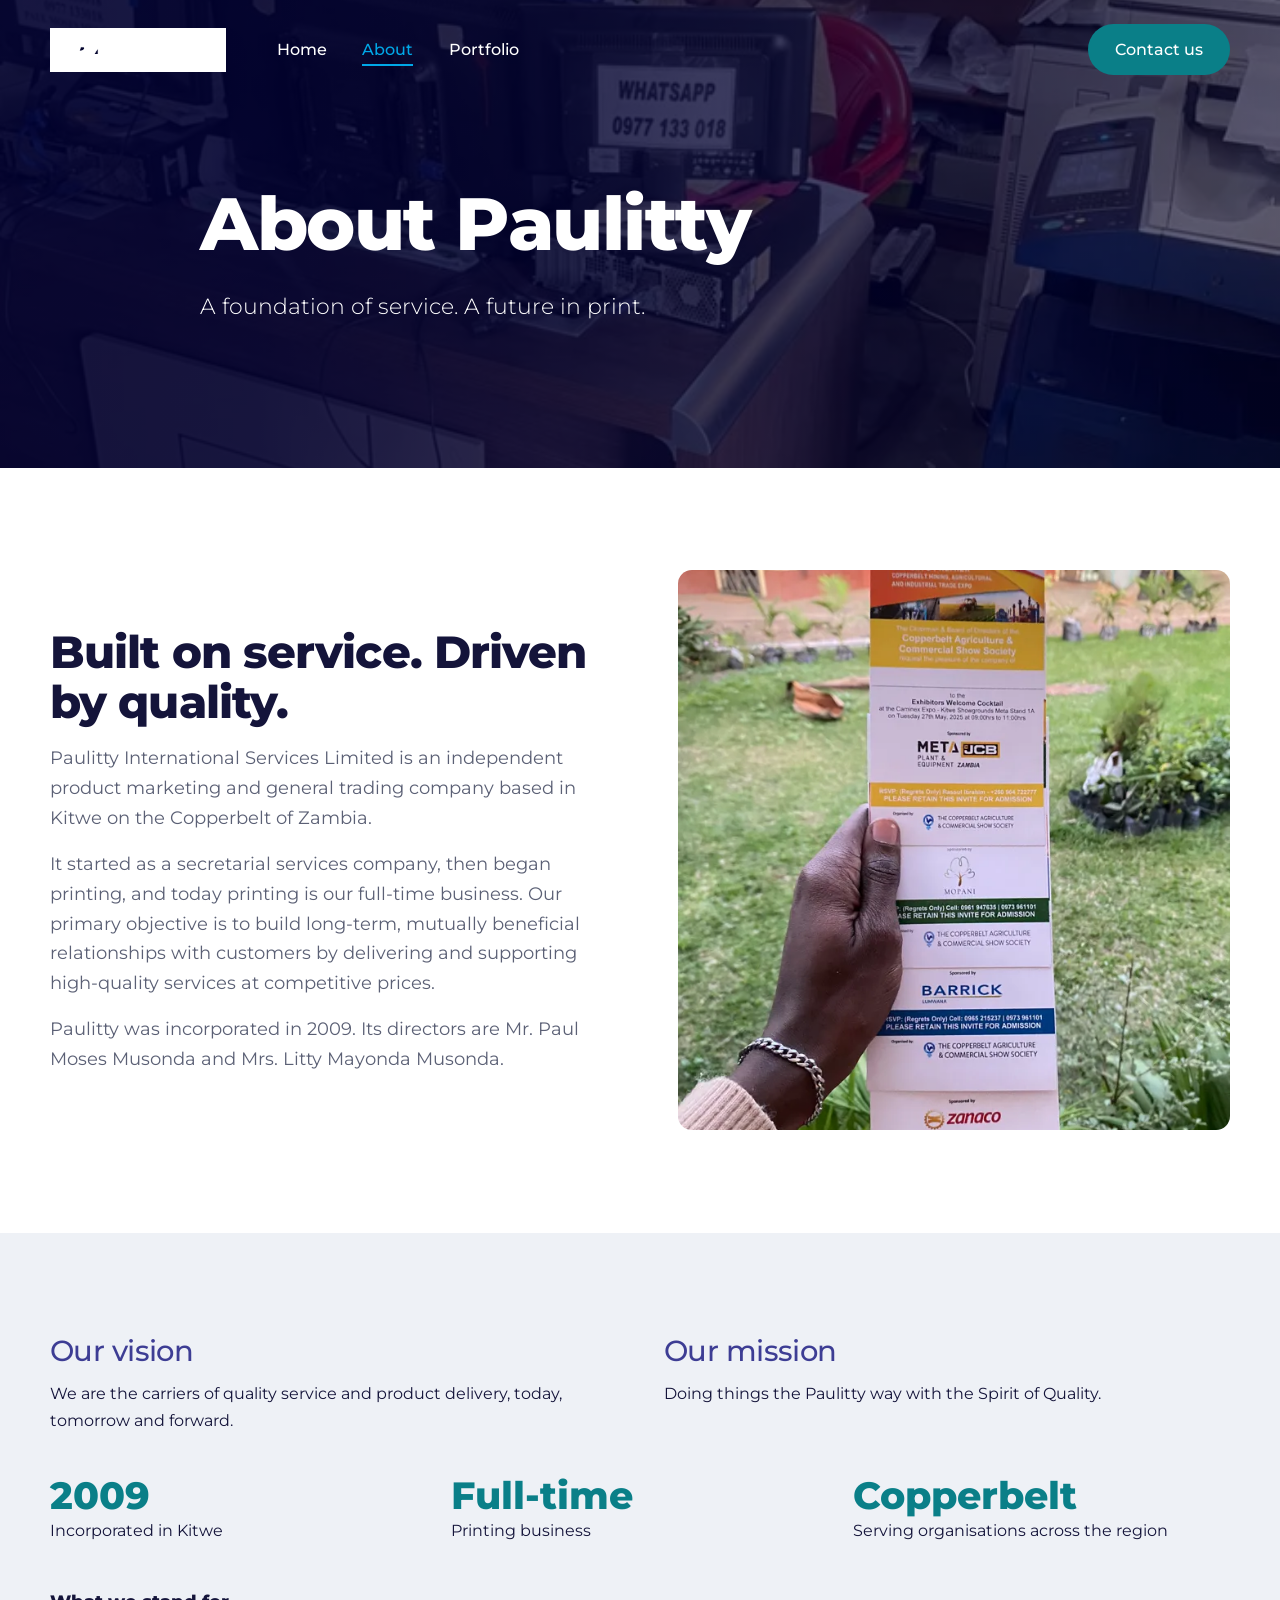
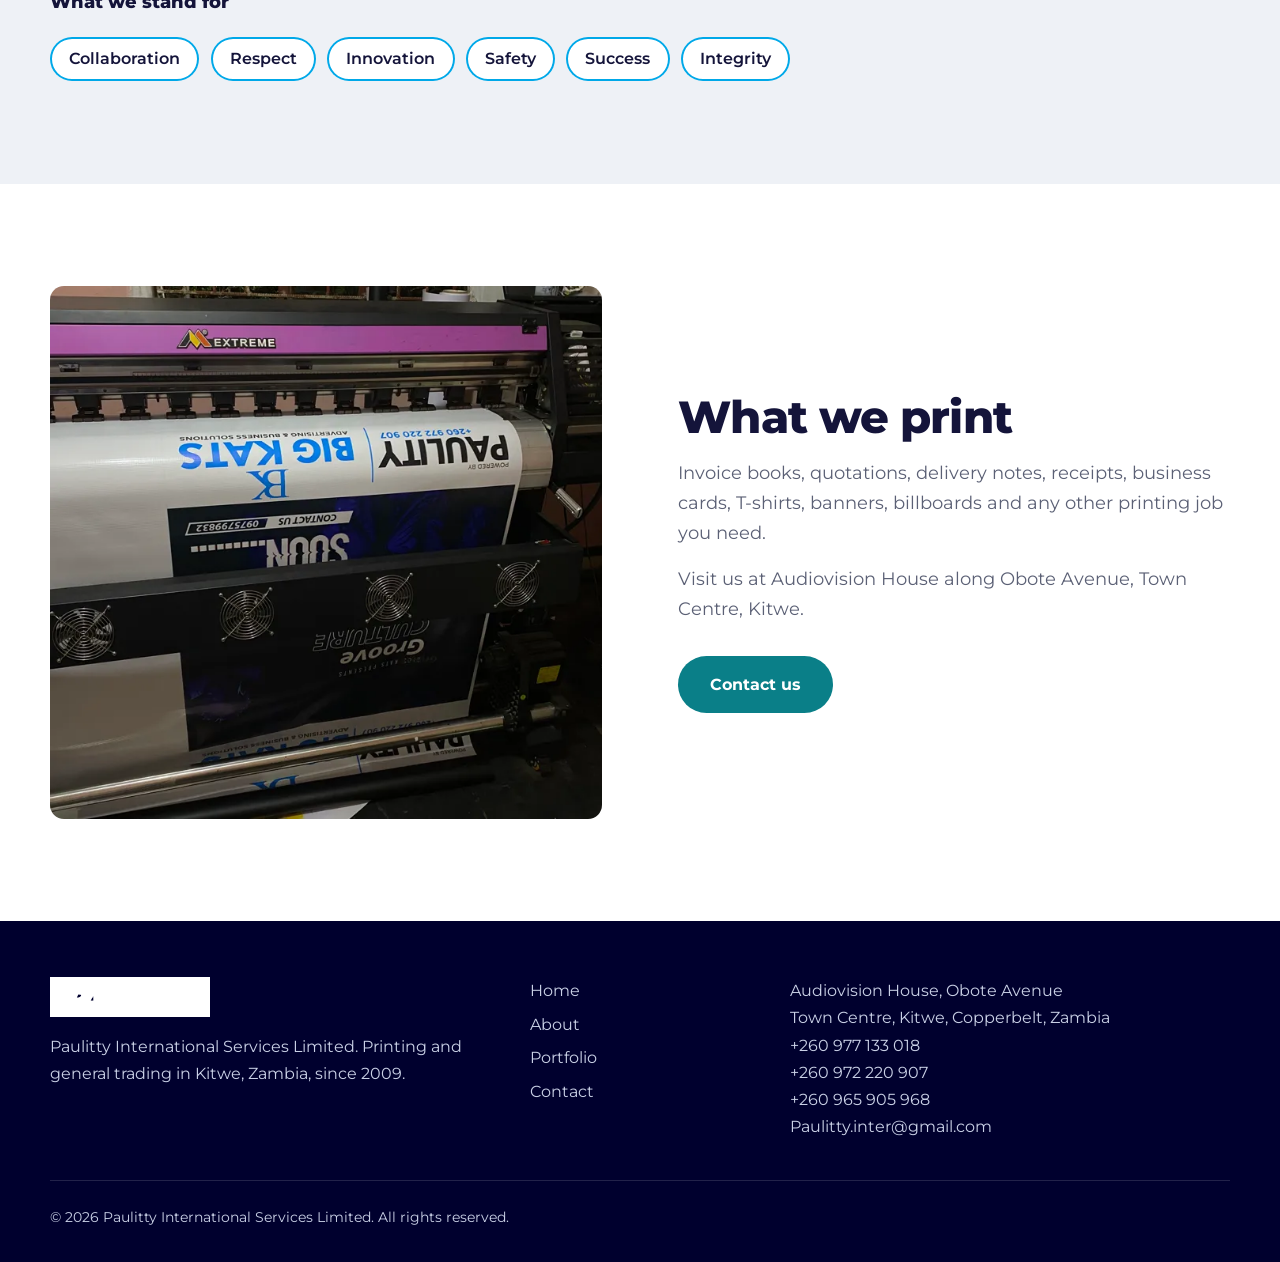
==== about.html @ 355b1170 "Initial commit: Paulitty International Services Ltd website. Static site with portfolio pages and Re" ====
<!doctype html><html lang="en"><head><meta charset="utf-8"><meta name="viewport" content="width=device-width,initial-scale=1">
<title>About | Paulitty International Services Limited</title><meta name="description" content="Paulitty has been printing for businesses and organisations on the Copperbelt since 2009."><link rel="icon" href="data:image/svg+xml,%3Csvg xmlns='http://www.w3.org/2000/svg' viewBox='0 0 32 32'%3E%3Crect width='32' height='32' rx='7' fill='%2300002e'/%3E%3Ctext x='16' y='24' font-size='22' font-weight='800' font-family='Arial' text-anchor='middle' fill='%2300a8e8'%3EP%3C/text%3E%3C/svg%3E">
<link rel="preconnect" href="https://fonts.googleapis.com"><link rel="preconnect" href="https://fonts.gstatic.com" crossorigin>
<link href="https://fonts.googleapis.com/css2?family=Montserrat:wght@300;400;500;600;700;800&display=swap" rel="stylesheet">
<link rel="stylesheet" href="assets/style.css"></head><body>
<header class="hero sm" style="background-image:url(assets/img/hero-shop.webp)"><div class="wrap">
<nav class="nav" aria-label="Main"><a class="logo" href="index.html"><img src="assets/img/logo-white.png" alt="Paulitty" width="176" height="44"></a>
<ul><li><a href="index.html">Home</a></li><li><a href="about.html" aria-current="page">About</a></li><li><a href="portfolio.html">Portfolio</a></li></ul><a class="btn" href="contact.html">Contact us</a><button class="menu" aria-expanded="false">Menu</button></nav></div>
<div class="wrap hero-body"><h1>About Paulitty</h1><p>A foundation of service. A future in print.</p></div></header>
<main><section><div class="wrap split"><div><h2>Built on service. Driven by quality.</h2>
<p class="lead">Paulitty International Services Limited is an independent product marketing and general trading company based in Kitwe on the Copperbelt of Zambia.</p>
<p class="lead">It started as a secretarial services company, then began printing, and today printing is our full-time business. Our primary objective is to build long-term, mutually beneficial relationships with customers by delivering and supporting high-quality services at competitive prices.</p>
<p class="lead">Paulitty was incorporated in 2009. Its directors are Mr. Paul Moses Musonda and Mrs. Litty Mayonda Musonda.</p></div>
<img src="assets/img/brochures-2.webp" alt="Printed invitation held up at a Copperbelt trade expo" loading="lazy"></div></section>
<section class="mist"><div class="wrap"><div class="vm"><div><h2>Our vision</h2><p>We are the carriers of quality service and product delivery, today, tomorrow and forward.</p></div><div><h2>Our mission</h2><p>Doing things the Paulitty way with the Spirit of Quality.</p></div></div>
<div class="facts"><div><b>2009</b>Incorporated in Kitwe</div><div><b>Full-time</b>Printing business</div><div><b>Copperbelt</b>Serving organisations across the region</div></div>
<h3 style="margin-top:3rem">What we stand for</h3><div class="values"><span>Collaboration</span><span>Respect</span><span>Innovation</span><span>Safety</span><span>Success</span><span>Integrity</span></div></div></section>
<section><div class="wrap split"><img src="assets/img/banners-5.webp" alt="Large-format printer producing a banner" loading="lazy"><div><h2>What we print</h2><p class="lead">Invoice books, quotations, delivery notes, receipts, business cards, T-shirts, banners, billboards and any other printing job you need.</p>
<p class="lead">Visit us at Audiovision House along Obote Avenue, Town Centre, Kitwe.</p><p style="margin-top:2rem"><a class="btn" href="contact.html">Contact us</a></p></div></div></section></main>
<footer><div class="wrap"><div class="foot"><div><img src="assets/img/logo-white.png" alt="Paulitty" width="160" height="40"><p>Paulitty International Services Limited. Printing and general trading in Kitwe, Zambia, since 2009.</p></div>
<ul><li><a href="index.html">Home</a></li><li><a href="about.html">About</a></li><li><a href="portfolio.html">Portfolio</a></li><li><a href="contact.html">Contact</a></li></ul>
<div><p>Audiovision House, Obote Avenue<br>Town Centre, Kitwe, Copperbelt, Zambia</p><p><a href="tel:+260977133018">+260 977 133 018</a><br><a href="tel:+260972220907">+260 972 220 907</a><br><a href="tel:+260965905968">+260 965 905 968</a><br><a href="mailto:Paulitty.inter@gmail.com">Paulitty.inter@gmail.com</a></p></div></div>
<p class="copy">© 2026 Paulitty International Services Limited. All rights reserved.</p></div></footer>
<script src="assets/main.js" defer></script></body></html>
---- assets/style.css ----
:root{--navy:#00002e;--navy2:#0a0a45;--cyan:#00a8e8;--teal:#0a7f88;--mist:#eef1f6;--ink:#14143a;--mute:#5b6075}
*{box-sizing:border-box;margin:0}html{scroll-behavior:smooth}
body{font:400 1rem/1.7 Montserrat,system-ui,-apple-system,"Segoe UI",Arial,sans-serif;color:var(--ink);background:#fff}
img{max-width:100%;display:block}a{color:inherit}
:focus-visible{outline:3px solid var(--cyan);outline-offset:3px}
.wrap{width:min(1180px,100% - 2.5rem);margin-inline:auto}
h1,h2,h3{line-height:1.12;font-weight:800;letter-spacing:-.02em}
h1{font-size:clamp(2.3rem,6vw,4.6rem)}h2{font-size:clamp(1.8rem,3.6vw,2.8rem)}h3{font-size:1.15rem;letter-spacing:0}
.btn{display:inline-block;padding:.95rem 2rem;border-radius:99px;background:var(--teal);color:#fff;font-weight:700;text-decoration:none;border:0;cursor:pointer;font:inherit;font-weight:700;transition:background .2s}
.btn:hover{background:#086a72}.btn.alt{background:transparent;box-shadow:inset 0 0 0 2px #fff}.btn.alt:hover{background:#ffffff22}
.btn.line{background:transparent;color:var(--teal);box-shadow:inset 0 0 0 2px var(--teal)}.btn.line:hover{background:var(--teal);color:#fff}
/* header + hero */
.hero{position:relative;color:#fff;background:var(--navy) center/cover;isolation:isolate;min-height:clamp(520px,88vh,860px);display:flex;flex-direction:column}
.hero.sm{min-height:clamp(360px,52vh,480px)}
.hero:before{content:"";position:absolute;inset:0;background:linear-gradient(90deg,#00002ee6 20%,#00002e99);z-index:-1}
.nav{display:flex;align-items:center;gap:2.2rem;padding:1.5rem 0}
.nav .logo img{height:44px;width:auto}
.nav ul{display:flex;gap:2.2rem;list-style:none;padding:0;margin:0 auto 0 1rem}
.nav a{text-decoration:none;font-weight:500}
.nav ul a{padding:.3rem 0;border-bottom:2px solid transparent}
.nav ul a:hover,.nav ul a[aria-current]{color:var(--cyan);border-color:var(--cyan)}
.nav .btn{padding:.75rem 1.7rem}
.menu{display:none;margin-left:auto;background:none;border:2px solid #fff;color:#fff;border-radius:8px;padding:.4rem .8rem;font:inherit;cursor:pointer}
.hero-body{margin-block:auto;padding:3rem 0 4.5rem;max-width:880px}
.hero-body p{font-size:clamp(1.05rem,2vw,1.4rem);font-weight:300;margin:1.4rem 0 2.2rem;max-width:34ch}
.hero-body .btn+.btn{margin-left:.8rem}
/* sections */
section{padding:clamp(3.5rem,8vw,6.5rem) 0}
.lead{color:var(--mute);font-size:1.1rem;max-width:56ch;margin-top:1rem}
.sky{color:var(--cyan)}
.tiles{display:grid;grid-template-columns:repeat(4,1fr);gap:1.5rem;margin-top:3rem}
.tile img{aspect-ratio:4/5;object-fit:cover;width:100%;border-radius:14px;background:var(--mist)}
.tile h3{margin:1rem 0 .3rem}.tile p{color:var(--mute);font-size:.95rem}
.split{display:grid;grid-template-columns:1fr 1fr;gap:clamp(2rem,6vw,5rem);align-items:center}
.split img{border-radius:14px;width:100%;max-height:560px;object-fit:cover}
.list{list-style:none;padding:0;margin-top:1.6rem}
.list li{padding:.8rem 0;border-bottom:1px solid #d9deea;font-weight:500}
.list li:first-child{border-top:1px solid #d9deea}
.dark{background:var(--navy);color:#fff}.mist{background:var(--mist)}
.clients{display:grid;grid-template-columns:1fr 1fr;gap:.2rem 3rem;margin-top:2rem;font-size:1.15rem}
.clients p{padding:.9rem 0;border-bottom:1px solid #ffffff2e}
.band{text-align:center}.band .lead{margin-inline:auto;color:#c9d0e6}.band .btn{margin-top:2rem}
.facts{display:grid;grid-template-columns:repeat(3,1fr);gap:1.5rem;margin-top:2.5rem}
.facts b{display:block;font-size:2.4rem;color:var(--teal);font-weight:800;line-height:1.1}
.values{display:flex;flex-wrap:wrap;gap:.7rem;margin-top:1.5rem}
.values span{padding:.55rem 1.2rem;border-radius:99px;background:#fff;font-weight:600;box-shadow:inset 0 0 0 2px var(--cyan)}
.vm{display:grid;grid-template-columns:1fr 1fr;gap:3rem}.vm h2{font-weight:500;color:#3d3d94;font-size:1.8rem;margin-bottom:.8rem}
/* portfolio */
.filters{display:flex;flex-wrap:wrap;gap:.6rem;margin-bottom:2rem}
.filters button{font:inherit;font-weight:600;padding:.55rem 1.2rem;border-radius:99px;border:2px solid var(--teal);background:#fff;color:var(--teal);cursor:pointer}
.filters button[aria-pressed=true]{background:var(--teal);color:#fff}
.gallery{columns:4 240px;column-gap:1rem}
.gallery figure{break-inside:avoid;margin:0 0 1rem}
.gallery button{display:block;width:100%;padding:0;border:0;background:var(--mist);border-radius:12px;overflow:hidden;cursor:zoom-in}
.gallery img{width:100%;height:auto;transition:transform .3s}.gallery button:hover img{transform:scale(1.04)}
.gallery figure[hidden]{display:none}
dialog{border:0;padding:0;background:none;max-width:min(92vw,900px);margin:auto}
dialog::backdrop{background:#000000d9}
dialog img{max-height:86vh;width:auto;margin:auto;border-radius:10px}
dialog button{position:fixed;top:1rem;right:1rem;font:inherit;font-weight:700;padding:.6rem 1.3rem;border-radius:99px;border:0;background:#fff;cursor:pointer}
/* contact */
.contact{display:grid;grid-template-columns:5fr 6fr;gap:clamp(2rem,6vw,5rem)}
.info dt{font-weight:700;color:var(--teal);margin-top:1.4rem}.info dd{margin:0}.info a{text-decoration:none}.info a:hover{text-decoration:underline}
form{display:grid;gap:1.1rem}label{display:grid;gap:.4rem;font-weight:600}
input,select,textarea{font:inherit;padding:.85rem 1rem;border:2px solid #cfd5e4;border-radius:12px;background:#fff;color:var(--ink)}
input:focus,select:focus,textarea:focus{border-color:var(--teal);outline:0}
.actions{display:flex;flex-wrap:wrap;gap:.8rem}.note{color:var(--mute);font-size:.9rem}
/* footer */
footer{background:var(--navy);color:#c9d0e6;padding:3.5rem 0 2rem}
.foot{display:grid;grid-template-columns:2fr 1fr 2fr;gap:2.5rem}
footer img{height:40px;width:auto;margin-bottom:1rem}footer a{text-decoration:none}footer a:hover{color:#fff}
footer ul{list-style:none;padding:0}footer li{margin-bottom:.4rem}
.copy{border-top:1px solid #ffffff22;margin-top:2.5rem;padding-top:1.5rem;font-size:.9rem}
@media(max-width:900px){
.tiles{grid-template-columns:1fr 1fr}.split,.contact,.vm,.foot{grid-template-columns:1fr}
.menu{display:block}.nav{flex-wrap:wrap;gap:1rem}
.nav ul,.nav>.btn{display:none;width:100%}.nav.open ul{display:flex;flex-direction:column;gap:.9rem;order:3;margin:0}.nav.open>.btn{display:inline-block;text-align:center;order:4}
.clients,.facts{grid-template-columns:1fr}
}
@media(max-width:520px){.hero-body .btn{display:block;text-align:center}.hero-body .btn+.btn{margin:.8rem 0 0}.tiles{grid-template-columns:1fr}}
@media(prefers-reduced-motion:reduce){*{transition:none!important;scroll-behavior:auto!important}}
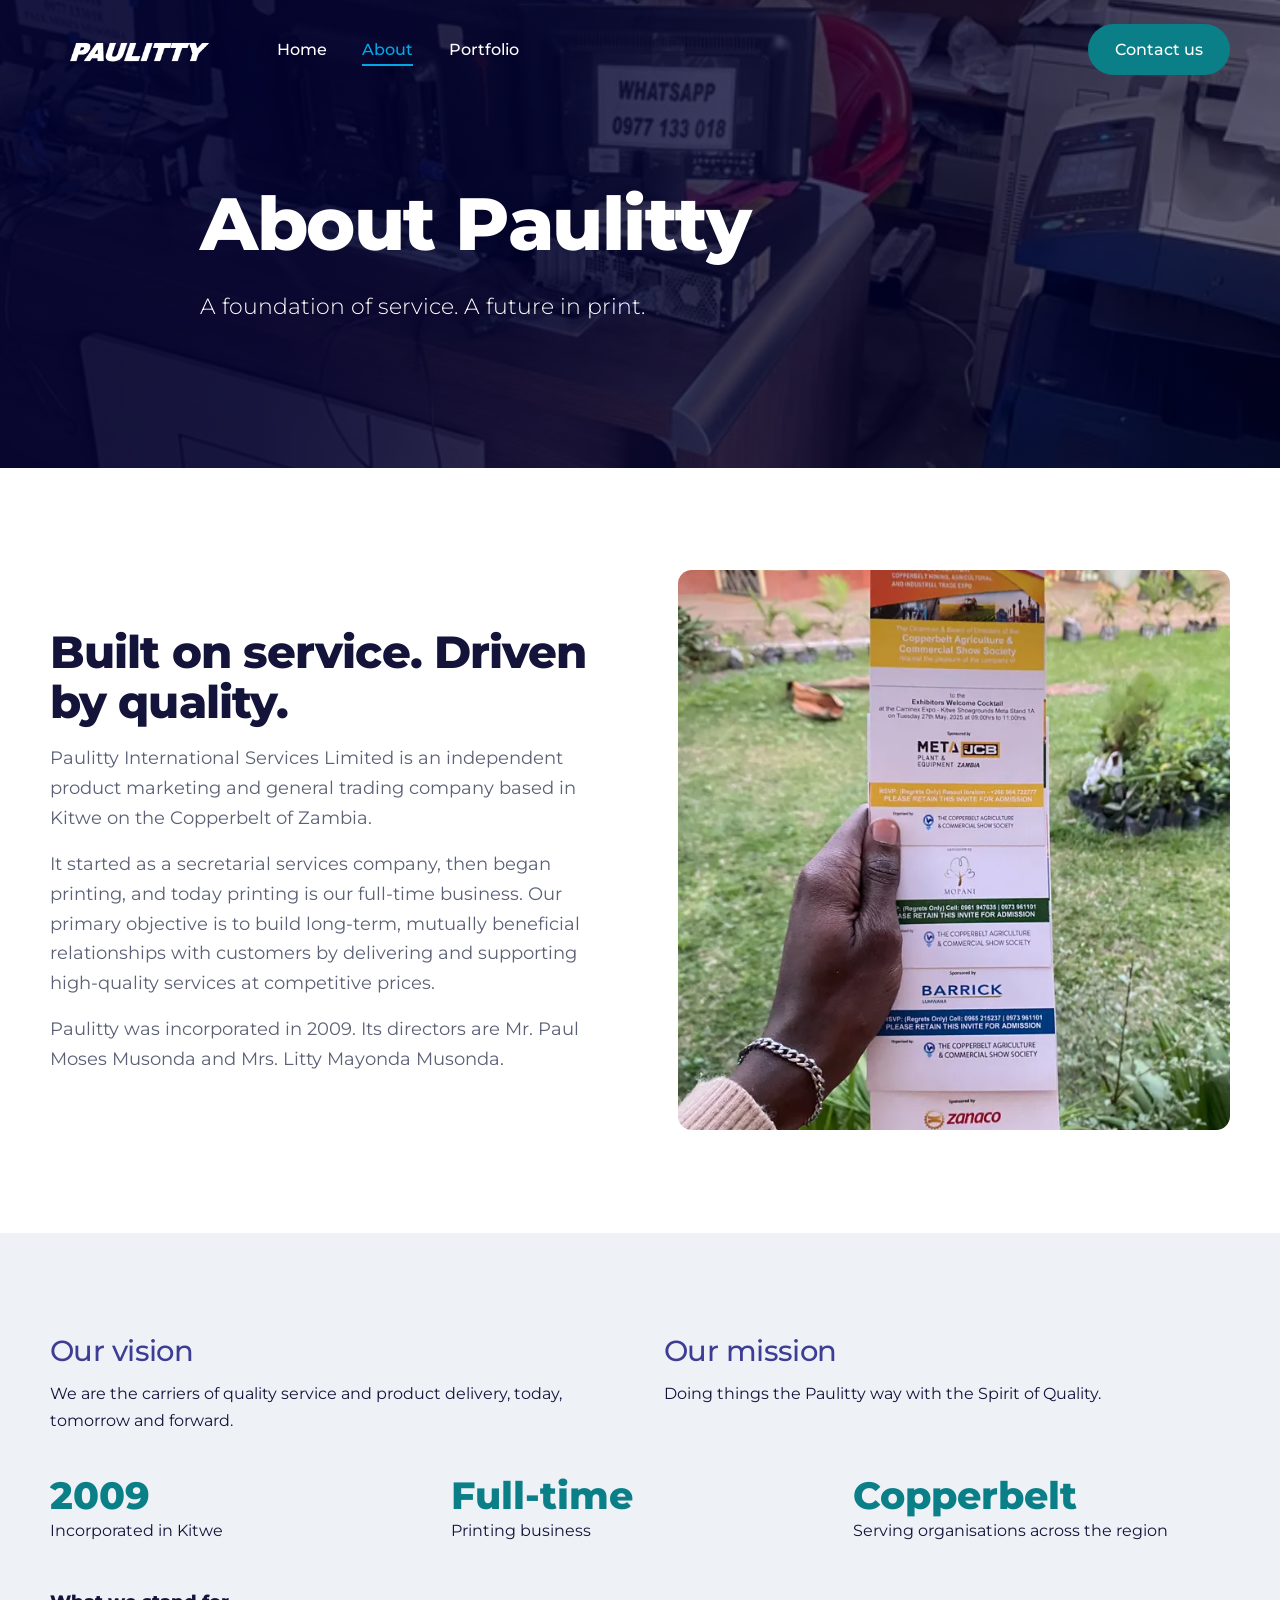
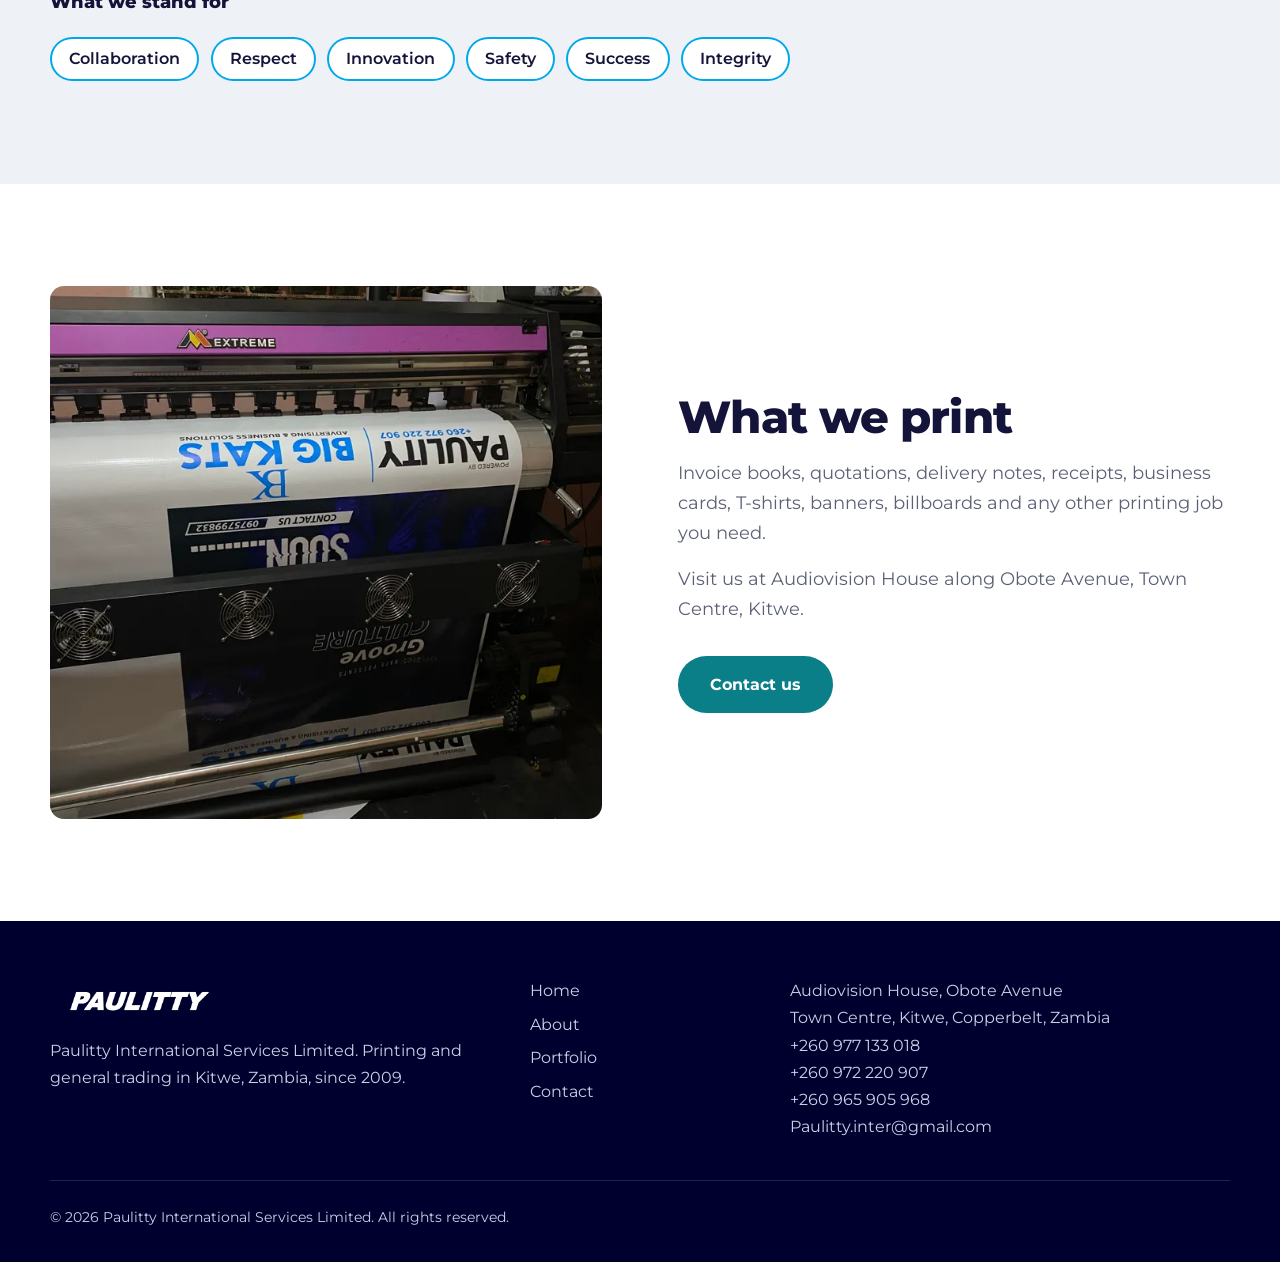
==== commit c60ed98a: "Update logos, homepage, and portfolio gallery UX. Fix home page markup, refresh logo assets, remove " ====
--- a/about.html
+++ b/about.html
@@ -17,7 +17,7 @@
 <h3 style="margin-top:3rem">What we stand for</h3><div class="values"><span>Collaboration</span><span>Respect</span><span>Innovation</span><span>Safety</span><span>Success</span><span>Integrity</span></div></div></section>
 <section><div class="wrap split"><img src="assets/img/banners-5.webp" alt="Large-format printer producing a banner" loading="lazy"><div><h2>What we print</h2><p class="lead">Invoice books, quotations, delivery notes, receipts, business cards, T-shirts, banners, billboards and any other printing job you need.</p>
 <p class="lead">Visit us at Audiovision House along Obote Avenue, Town Centre, Kitwe.</p><p style="margin-top:2rem"><a class="btn" href="contact.html">Contact us</a></p></div></div></section></main>
-<footer><div class="wrap"><div class="foot"><div><img src="assets/img/logo-white.png" alt="Paulitty" width="160" height="40"><p>Paulitty International Services Limited. Printing and general trading in Kitwe, Zambia, since 2009.</p></div>
+<footer><div class="wrap"><div class="foot"><div><img src="assets/img/logo-white.png" alt="Paulitty" width="176" height="44"><p>Paulitty International Services Limited. Printing and general trading in Kitwe, Zambia, since 2009.</p></div>
 <ul><li><a href="index.html">Home</a></li><li><a href="about.html">About</a></li><li><a href="portfolio.html">Portfolio</a></li><li><a href="contact.html">Contact</a></li></ul>
 <div><p>Audiovision House, Obote Avenue<br>Town Centre, Kitwe, Copperbelt, Zambia</p><p><a href="tel:+260977133018">+260 977 133 018</a><br><a href="tel:+260972220907">+260 972 220 907</a><br><a href="tel:+260965905968">+260 965 905 968</a><br><a href="mailto:Paulitty.inter@gmail.com">Paulitty.inter@gmail.com</a></p></div></div>
 <p class="copy">© 2026 Paulitty International Services Limited. All rights reserved.</p></div></footer>
--- a/assets/style.css
+++ b/assets/style.css
@@ -46,14 +46,17 @@
 .values span{padding:.55rem 1.2rem;border-radius:99px;background:#fff;font-weight:600;box-shadow:inset 0 0 0 2px var(--cyan)}
 .vm{display:grid;grid-template-columns:1fr 1fr;gap:3rem}.vm h2{font-weight:500;color:#3d3d94;font-size:1.8rem;margin-bottom:.8rem}
 /* portfolio */
-.filters{display:flex;flex-wrap:wrap;gap:.6rem;margin-bottom:2rem}
-.filters button{font:inherit;font-weight:600;padding:.55rem 1.2rem;border-radius:99px;border:2px solid var(--teal);background:#fff;color:var(--teal);cursor:pointer}
-.filters button[aria-pressed=true]{background:var(--teal);color:#fff}
 .gallery{columns:4 240px;column-gap:1rem}
 .gallery figure{break-inside:avoid;margin:0 0 1rem}
-.gallery button{display:block;width:100%;padding:0;border:0;background:var(--mist);border-radius:12px;overflow:hidden;cursor:zoom-in}
-.gallery img{width:100%;height:auto;transition:transform .3s}.gallery button:hover img{transform:scale(1.04)}
-.gallery figure[hidden]{display:none}
+.gallery button{position:relative;display:block;width:100%;padding:0;border:0;background:var(--mist);border-radius:12px;overflow:hidden;cursor:zoom-in}
+.gallery img{width:100%;height:auto;display:block}
+.gallery-caption{position:absolute;inset:0;display:flex;flex-direction:column;justify-content:flex-end;padding:1.1rem 1.25rem;color:#fff;background:linear-gradient(90deg,#00002ee6 20%,#00002e99);opacity:1;transition:opacity .25s ease;pointer-events:none}
+.gallery-caption strong{display:block;font-size:1rem;font-weight:700;line-height:1.25;margin-bottom:.35rem}
+.gallery-caption>span{font-size:.88rem;font-weight:400;line-height:1.45;color:#e8ecf4}
+@media(hover:hover) and (pointer:fine){
+.gallery-caption{opacity:0}
+.gallery button:hover .gallery-caption,.gallery button:focus-visible .gallery-caption{opacity:1}
+}
 dialog{border:0;padding:0;background:none;max-width:min(92vw,900px);margin:auto}
 dialog::backdrop{background:#000000d9}
 dialog img{max-height:86vh;width:auto;margin:auto;border-radius:10px}
@@ -68,7 +71,7 @@
 /* footer */
 footer{background:var(--navy);color:#c9d0e6;padding:3.5rem 0 2rem}
 .foot{display:grid;grid-template-columns:2fr 1fr 2fr;gap:2.5rem}
-footer img{height:40px;width:auto;margin-bottom:1rem}footer a{text-decoration:none}footer a:hover{color:#fff}
+footer img{height:44px;width:auto;max-width:min(100%,220px);margin-bottom:1rem}footer a{text-decoration:none}footer a:hover{color:#fff}
 footer ul{list-style:none;padding:0}footer li{margin-bottom:.4rem}
 .copy{border-top:1px solid #ffffff22;margin-top:2.5rem;padding-top:1.5rem;font-size:.9rem}
 @media(max-width:900px){
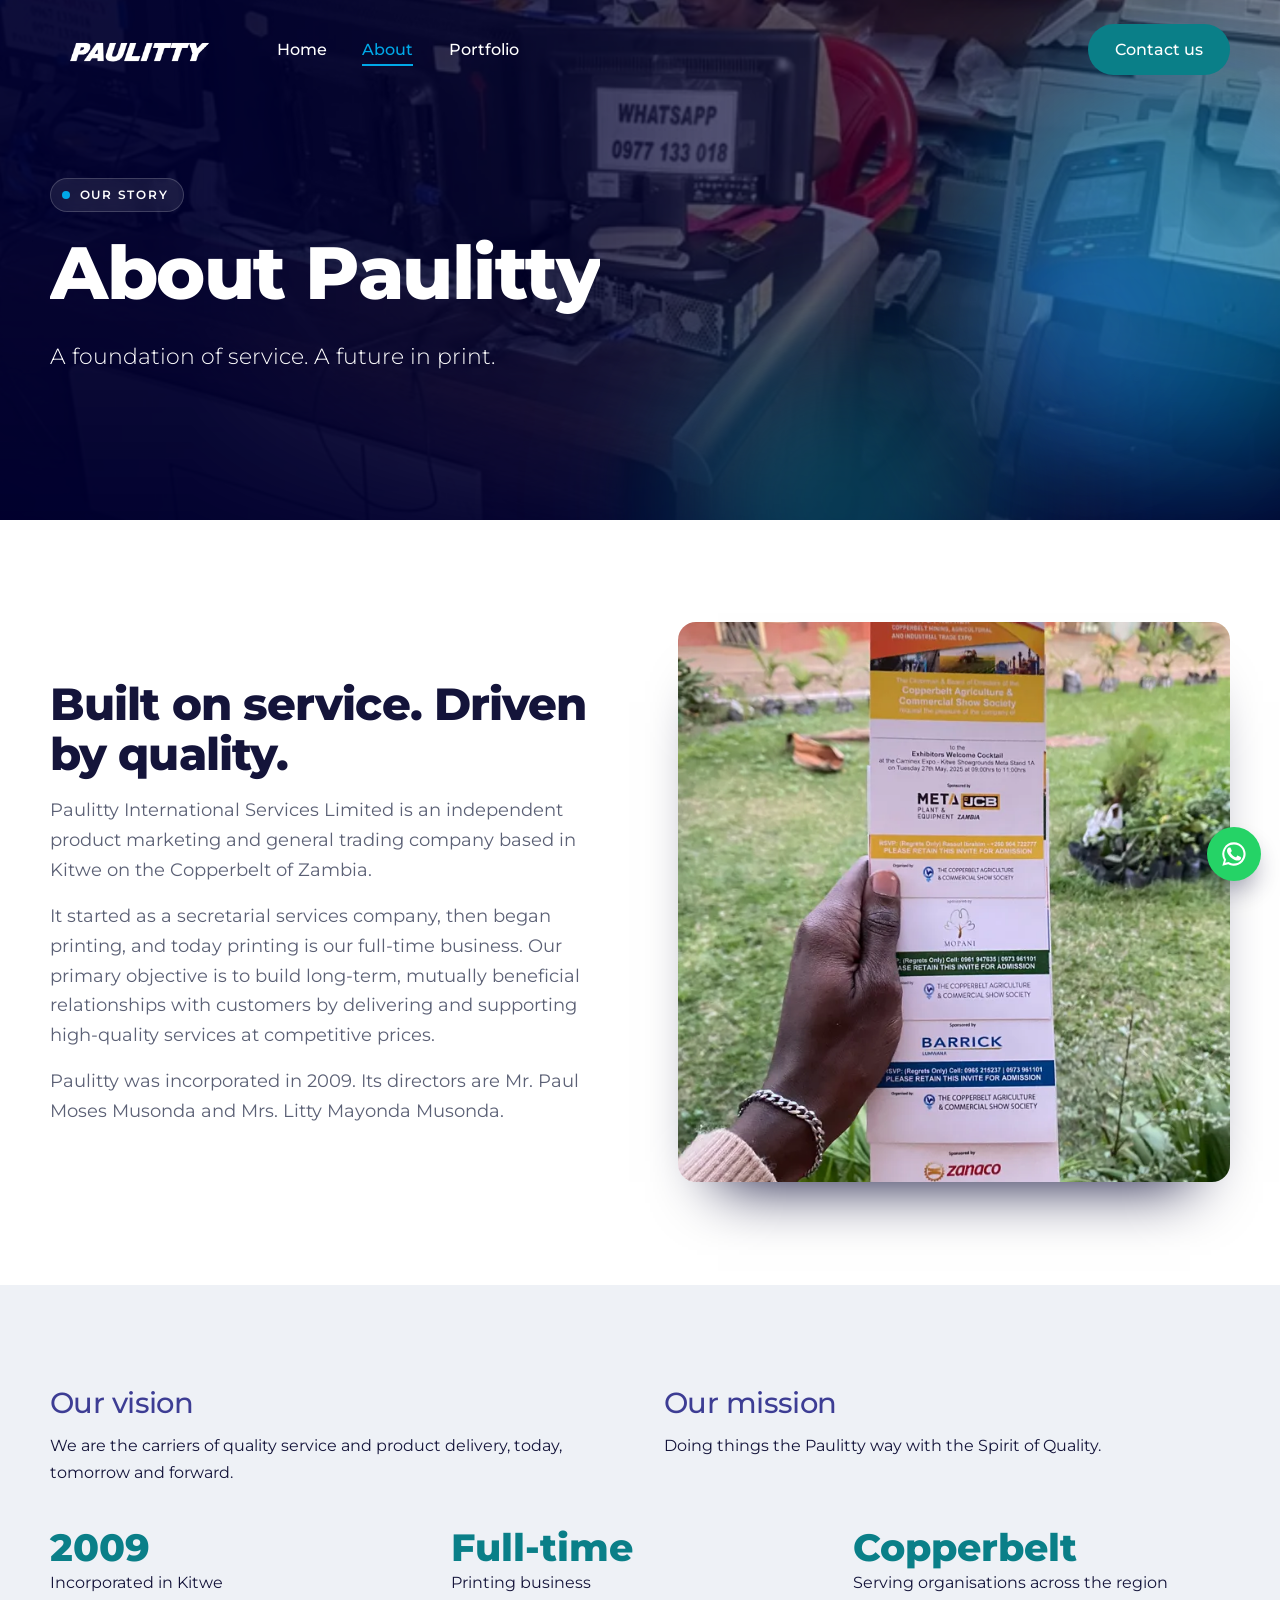
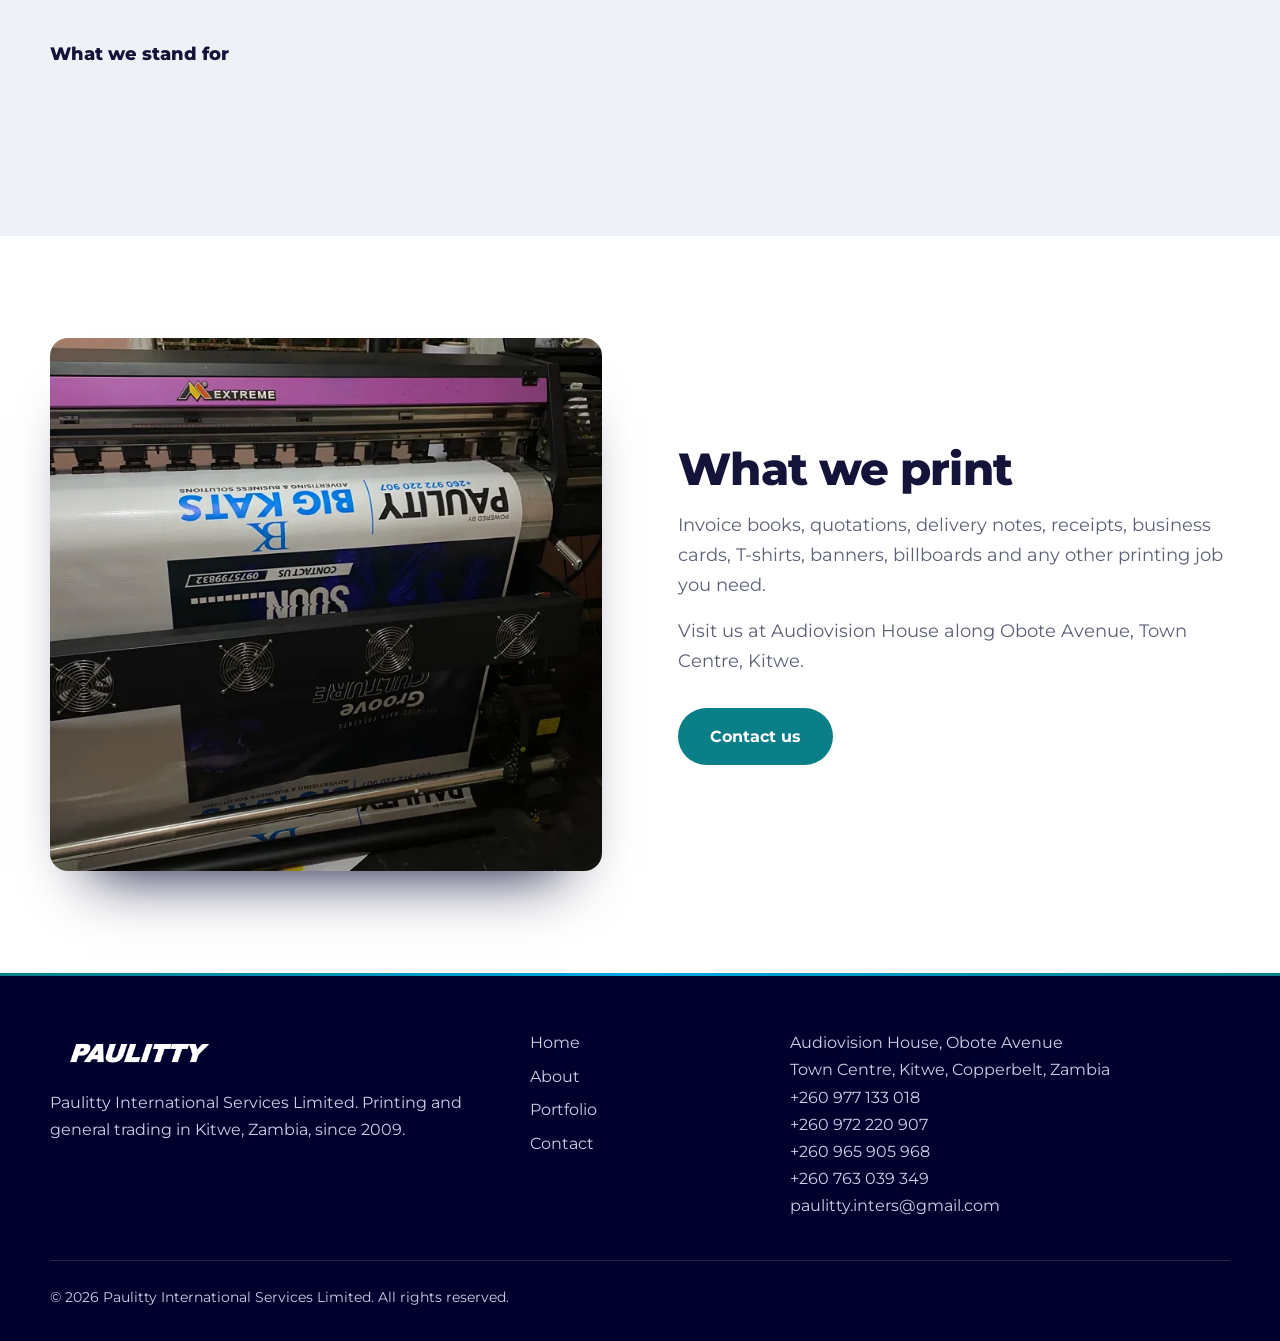
==== commit 84ca111f: "Align hero text with logo, update contacts, add scroll animations and grouped portfolio sliders Co-A" ====
--- a/about.html
+++ b/about.html
@@ -2,11 +2,11 @@
 <title>About | Paulitty International Services Limited</title><meta name="description" content="Paulitty has been printing for businesses and organisations on the Copperbelt since 2009."><link rel="icon" href="data:image/svg+xml,%3Csvg xmlns='http://www.w3.org/2000/svg' viewBox='0 0 32 32'%3E%3Crect width='32' height='32' rx='7' fill='%2300002e'/%3E%3Ctext x='16' y='24' font-size='22' font-weight='800' font-family='Arial' text-anchor='middle' fill='%2300a8e8'%3EP%3C/text%3E%3C/svg%3E">
 <link rel="preconnect" href="https://fonts.googleapis.com"><link rel="preconnect" href="https://fonts.gstatic.com" crossorigin>
 <link href="https://fonts.googleapis.com/css2?family=Montserrat:wght@300;400;500;600;700;800&display=swap" rel="stylesheet">
-<link rel="stylesheet" href="assets/style.css"></head><body>
-<header class="hero sm" style="background-image:url(assets/img/hero-shop.webp)"><div class="wrap">
+<link rel="stylesheet" href="assets/style.css"><script>document.documentElement.classList.add('js')</script></head><body>
+<div class="topbar"><div class="wrap">
 <nav class="nav" aria-label="Main"><a class="logo" href="index.html"><img src="assets/img/logo-white.png" alt="Paulitty" width="176" height="44"></a>
-<ul><li><a href="index.html">Home</a></li><li><a href="about.html" aria-current="page">About</a></li><li><a href="portfolio.html">Portfolio</a></li></ul><a class="btn" href="contact.html">Contact us</a><button class="menu" aria-expanded="false">Menu</button></nav></div>
-<div class="wrap hero-body"><h1>About Paulitty</h1><p>A foundation of service. A future in print.</p></div></header>
+<ul><li><a href="index.html">Home</a></li><li><a href="about.html" aria-current="page">About</a></li><li><a href="portfolio.html">Portfolio</a></li></ul><a class="btn" href="contact.html">Contact us</a><button class="menu" aria-expanded="false">Menu</button></nav></div></div><header class="hero sm"><div class="hero-bg" style="background-image:url(assets/img/hero-shop.webp)"></div><div class="orbs" aria-hidden="true"><i></i><i></i><i></i></div>
+<div class="wrap hero-body"><span class="eyebrow">Our story</span><h1>About Paulitty</h1><p>A foundation of service. A future in print.</p></div></header>
 <main><section><div class="wrap split"><div><h2>Built on service. Driven by quality.</h2>
 <p class="lead">Paulitty International Services Limited is an independent product marketing and general trading company based in Kitwe on the Copperbelt of Zambia.</p>
 <p class="lead">It started as a secretarial services company, then began printing, and today printing is our full-time business. Our primary objective is to build long-term, mutually beneficial relationships with customers by delivering and supporting high-quality services at competitive prices.</p>
@@ -19,6 +19,6 @@
 <p class="lead">Visit us at Audiovision House along Obote Avenue, Town Centre, Kitwe.</p><p style="margin-top:2rem"><a class="btn" href="contact.html">Contact us</a></p></div></div></section></main>
 <footer><div class="wrap"><div class="foot"><div><img src="assets/img/logo-white.png" alt="Paulitty" width="176" height="44"><p>Paulitty International Services Limited. Printing and general trading in Kitwe, Zambia, since 2009.</p></div>
 <ul><li><a href="index.html">Home</a></li><li><a href="about.html">About</a></li><li><a href="portfolio.html">Portfolio</a></li><li><a href="contact.html">Contact</a></li></ul>
-<div><p>Audiovision House, Obote Avenue<br>Town Centre, Kitwe, Copperbelt, Zambia</p><p><a href="tel:+260977133018">+260 977 133 018</a><br><a href="tel:+260972220907">+260 972 220 907</a><br><a href="tel:+260965905968">+260 965 905 968</a><br><a href="mailto:Paulitty.inter@gmail.com">Paulitty.inter@gmail.com</a></p></div></div>
+<div><p>Audiovision House, Obote Avenue<br>Town Centre, Kitwe, Copperbelt, Zambia</p><p><a href="tel:+260977133018">+260 977 133 018</a><br><a href="tel:+260972220907">+260 972 220 907</a><br><a href="tel:+260965905968">+260 965 905 968</a><br><a href="tel:+260763039349">+260 763 039 349</a><br><a href="mailto:paulitty.inters@gmail.com">paulitty.inters@gmail.com</a></p></div></div>
 <p class="copy">© 2026 Paulitty International Services Limited. All rights reserved.</p></div></footer>
 <script src="assets/main.js" defer></script></body></html>
--- a/assets/style.css
+++ b/assets/style.css
@@ -1,84 +1,197 @@
-:root{--navy:#00002e;--navy2:#0a0a45;--cyan:#00a8e8;--teal:#0a7f88;--mist:#eef1f6;--ink:#14143a;--mute:#5b6075}
+:root{--navy:#00002e;--navy2:#0a0a45;--cyan:#00a8e8;--teal:#0a7f88;--mist:#eef1f6;--ink:#14143a;--mute:#5b6075;--ease:cubic-bezier(.22,1,.36,1);--nav-h:72px}
+@view-transition{navigation:auto}
 *{box-sizing:border-box;margin:0}html{scroll-behavior:smooth}
-body{font:400 1rem/1.7 Montserrat,system-ui,-apple-system,"Segoe UI",Arial,sans-serif;color:var(--ink);background:#fff}
+body{font:400 1rem/1.7 Montserrat,system-ui,-apple-system,"Segoe UI",Arial,sans-serif;color:var(--ink);background:#fff;overflow-x:hidden;animation:pagein .7s var(--ease) both}
+@keyframes pagein{from{opacity:0}to{opacity:1}}
 img{max-width:100%;display:block}a{color:inherit}
+::selection{background:var(--cyan);color:#fff}
 :focus-visible{outline:3px solid var(--cyan);outline-offset:3px}
 .wrap{width:min(1180px,100% - 2.5rem);margin-inline:auto}
 h1,h2,h3{line-height:1.12;font-weight:800;letter-spacing:-.02em}
 h1{font-size:clamp(2.3rem,6vw,4.6rem)}h2{font-size:clamp(1.8rem,3.6vw,2.8rem)}h3{font-size:1.15rem;letter-spacing:0}
-.btn{display:inline-block;padding:.95rem 2rem;border-radius:99px;background:var(--teal);color:#fff;font-weight:700;text-decoration:none;border:0;cursor:pointer;font:inherit;font-weight:700;transition:background .2s}
-.btn:hover{background:#086a72}.btn.alt{background:transparent;box-shadow:inset 0 0 0 2px #fff}.btn.alt:hover{background:#ffffff22}
+/* buttons */
+.btn{position:relative;display:inline-flex;align-items:center;gap:.55rem;padding:.95rem 2rem;border-radius:99px;background:var(--teal);color:#fff;text-decoration:none;border:0;cursor:pointer;font:inherit;font-weight:700;overflow:hidden;isolation:isolate;transition:background .3s,transform .35s var(--ease),box-shadow .35s var(--ease)}
+.btn:after{content:"";position:absolute;inset:0;z-index:-1;background:linear-gradient(110deg,transparent 30%,#ffffff55 50%,transparent 70%);translate:-120% 0;transition:translate .8s var(--ease)}
+.btn:hover{background:#086a72;transform:translateY(-3px);box-shadow:0 14px 30px -12px #0a7f88cc}.btn:hover:after{translate:120% 0}
+.btn:active{transform:translateY(0) scale(.97)}
+.btn.alt{background:transparent;box-shadow:inset 0 0 0 2px #fff}.btn.alt:hover{background:#ffffff1f;box-shadow:inset 0 0 0 2px #fff,0 14px 30px -14px #000}
 .btn.line{background:transparent;color:var(--teal);box-shadow:inset 0 0 0 2px var(--teal)}.btn.line:hover{background:var(--teal);color:#fff}
-/* header + hero */
-.hero{position:relative;color:#fff;background:var(--navy) center/cover;isolation:isolate;min-height:clamp(520px,88vh,860px);display:flex;flex-direction:column}
-.hero.sm{min-height:clamp(360px,52vh,480px)}
-.hero:before{content:"";position:absolute;inset:0;background:linear-gradient(90deg,#00002ee6 20%,#00002e99);z-index:-1}
-.nav{display:flex;align-items:center;gap:2.2rem;padding:1.5rem 0}
-.nav .logo img{height:44px;width:auto}
+.btn .arr{transition:translate .35s var(--ease)}.btn:hover .arr{translate:4px 0}
+/* top bar */
+.topbar{position:fixed;inset:0 0 auto;z-index:50;color:#fff;transition:background .4s,box-shadow .4s,backdrop-filter .4s}
+.topbar.open{background:#00002ef7!important}
+.topbar.scrolled,.topbar.open{background:#00002ed9;backdrop-filter:blur(14px) saturate(1.4);-webkit-backdrop-filter:blur(14px) saturate(1.4);box-shadow:0 10px 30px -15px #000}
+.progress{position:absolute;left:0;bottom:0;height:3px;width:100%;transform-origin:0 50%;transform:scaleX(var(--p,0));background:linear-gradient(90deg,var(--teal),var(--cyan))}
+.nav{display:flex;align-items:center;gap:2.2rem;padding:1.5rem 0;transition:padding .4s var(--ease)}
+.scrolled .nav{padding:.8rem 0}
+.nav .logo img{height:44px;width:auto;transition:height .4s var(--ease)}
+.scrolled .nav .logo img{height:36px}
 .nav ul{display:flex;gap:2.2rem;list-style:none;padding:0;margin:0 auto 0 1rem}
 .nav a{text-decoration:none;font-weight:500}
-.nav ul a{padding:.3rem 0;border-bottom:2px solid transparent}
-.nav ul a:hover,.nav ul a[aria-current]{color:var(--cyan);border-color:var(--cyan)}
+.nav ul a{position:relative;padding:.3rem 0}
+.nav ul a:after{content:"";position:absolute;left:0;right:0;bottom:-2px;height:2px;background:var(--cyan);transform:scaleX(0);transform-origin:right;transition:transform .4s var(--ease)}
+.nav ul a:hover,.nav ul a[aria-current]{color:var(--cyan)}
+.nav ul a:hover:after,.nav ul a[aria-current]:after{transform:scaleX(1);transform-origin:left}
 .nav .btn{padding:.75rem 1.7rem}
 .menu{display:none;margin-left:auto;background:none;border:2px solid #fff;color:#fff;border-radius:8px;padding:.4rem .8rem;font:inherit;cursor:pointer}
-.hero-body{margin-block:auto;padding:3rem 0 4.5rem;max-width:880px}
+/* hero */
+.hero{position:relative;color:#fff;background:var(--navy);isolation:isolate;overflow:hidden;min-height:clamp(560px,92vh,880px);display:flex;flex-direction:column;padding-top:92px}
+.hero.sm{min-height:clamp(400px,58vh,520px)}
+.hero-bg{position:absolute;inset:-6% 0;z-index:-3;background:var(--navy) center/cover no-repeat;translate:0 var(--py,0px);animation:kenburns 14s var(--ease) both}
+.hero:before{content:"";position:absolute;inset:0;background:linear-gradient(90deg,#00002ef0 15%,#00002ea6 60%,#00002e73),linear-gradient(0deg,#00002ecc,transparent 40%);z-index:-2}
+@keyframes kenburns{from{scale:1.18}to{scale:1.02}}
+.orbs{position:absolute;inset:0;z-index:-1;pointer-events:none;overflow:hidden}
+.orbs i{position:absolute;border-radius:50%;filter:blur(70px);opacity:.45;mix-blend-mode:screen}
+.orbs i:nth-child(1){width:420px;height:420px;background:var(--cyan);right:-120px;top:10%;animation:drift 18s ease-in-out infinite alternate}
+.orbs i:nth-child(2){width:320px;height:320px;background:var(--teal);right:22%;bottom:-140px;animation:drift 22s ease-in-out infinite alternate-reverse}
+.orbs i:nth-child(3){width:180px;height:180px;background:#5b5bff;right:8%;bottom:20%;opacity:.3;animation:drift 15s ease-in-out infinite alternate}
+@keyframes drift{0%{transform:translate(0,0) scale(1)}50%{transform:translate(-60px,40px) scale(1.15)}100%{transform:translate(40px,-30px) scale(.9)}}
+.hero-body{margin-block:auto;padding:3rem 0 4.5rem}
+.hero-body h1{max-width:16ch}
 .hero-body p{font-size:clamp(1.05rem,2vw,1.4rem);font-weight:300;margin:1.4rem 0 2.2rem;max-width:34ch}
 .hero-body .btn+.btn{margin-left:.8rem}
+.eyebrow{display:inline-flex;align-items:center;gap:.6rem;margin-bottom:1.3rem;padding:.4rem 1rem .4rem .75rem;border-radius:99px;font-size:.78rem;font-weight:600;letter-spacing:.14em;text-transform:uppercase;background:#ffffff14;box-shadow:inset 0 0 0 1px #ffffff2e;backdrop-filter:blur(6px)}
+.eyebrow:before{content:"";width:8px;height:8px;border-radius:50%;background:var(--cyan);box-shadow:0 0 0 0 var(--cyan);animation:ping 2.2s infinite}
+@keyframes ping{0%{box-shadow:0 0 0 0 #00a8e8aa}80%,100%{box-shadow:0 0 0 10px #00a8e800}}
+.hero-body>*{animation:rise 1s var(--ease) both}
+.hero-body>.eyebrow{animation-delay:.1s}.hero-body>h1{animation:none}.hero-body>p{animation-delay:.55s}.hero-body>.btn{animation-delay:.75s}.hero-body>.btn+.btn{animation-delay:.85s}
+@keyframes rise{from{opacity:0;translate:0 30px}to{opacity:1;translate:0 0}}
+.hero-body h1 .w{display:inline-block;overflow:hidden;vertical-align:top;padding-bottom:.08em;margin-bottom:-.08em}
+.hero-body h1 .w>span{display:inline-block;animation:wordup 1s var(--ease) both;animation-delay:calc(var(--d)*70ms + .2s)}
+@keyframes wordup{from{translate:0 110%;rotate:4deg}to{translate:0 0;rotate:0deg}}
+.js .hero-body h1:not(.words){opacity:0;animation:rise 1s 1.5s var(--ease) both}
+.scroll-cue{position:absolute;left:50%;bottom:1.6rem;width:26px;height:42px;margin-left:-13px;border:2px solid #ffffff99;border-radius:20px;animation:rise 1s 1.2s both}
+.scroll-cue:after{content:"";position:absolute;left:50%;top:8px;width:4px;height:8px;margin-left:-2px;border-radius:2px;background:#fff;animation:wheel 1.8s infinite}
+@keyframes wheel{0%{opacity:1;translate:0 0}100%{opacity:0;translate:0 14px}}
+/* ticker */
+.ticker{position:relative;z-index:3;margin:-1.7rem -2% 0;width:104%;rotate:-1.6deg;background:linear-gradient(90deg,var(--teal),var(--cyan));color:#fff;overflow:hidden;padding:1rem 0;box-shadow:0 18px 40px -20px #00002e}
+.ticker .track{display:flex;width:max-content;animation:marquee 32s linear infinite}
+.ticker span{font-weight:700;font-size:1.05rem;letter-spacing:.04em;text-transform:uppercase;padding:0 1.6rem;display:flex;align-items:center;gap:3.2rem;white-space:nowrap}
+.ticker span:after{content:"✦";color:var(--navy);margin-left:1.6rem}
+.ticker:hover .track{animation-play-state:paused}
+@keyframes marquee{to{transform:translateX(-50%)}}
 /* sections */
 section{padding:clamp(3.5rem,8vw,6.5rem) 0}
 .lead{color:var(--mute);font-size:1.1rem;max-width:56ch;margin-top:1rem}
-.sky{color:var(--cyan)}
-.tiles{display:grid;grid-template-columns:repeat(4,1fr);gap:1.5rem;margin-top:3rem}
-.tile img{aspect-ratio:4/5;object-fit:cover;width:100%;border-radius:14px;background:var(--mist)}
-.tile h3{margin:1rem 0 .3rem}.tile p{color:var(--mute);font-size:.95rem}
+.sky{background:linear-gradient(90deg,var(--cyan),#7fe3ff,#2fc4c9,var(--cyan));background-size:300% 100%;-webkit-background-clip:text;background-clip:text;color:transparent;animation:shimmer 7s linear infinite}
+@keyframes shimmer{to{background-position:300% 0}}
+.kicker{display:block;font-size:.8rem;font-weight:700;letter-spacing:.18em;text-transform:uppercase;color:var(--teal);margin-bottom:.8rem}
+.dark .kicker{color:var(--cyan)}
+.tiles{display:grid;grid-template-columns:repeat(4,1fr);gap:1.5rem;margin-top:3rem;perspective:1000px}
+.tile{position:relative;transition:transform .5s var(--ease)}
+.tile-img{overflow:hidden;border-radius:16px;background:var(--mist);box-shadow:0 20px 40px -28px #00002e}
+.tile img{aspect-ratio:4/5;object-fit:cover;width:100%;transition:scale .9s var(--ease),filter .6s}
+.tile:hover img{scale:1.08}
+.tile-img:after{content:"";position:absolute;inset:0;border-radius:16px;background:linear-gradient(180deg,transparent 55%,#00002e66);opacity:0;transition:opacity .5s}
+.tile:hover .tile-img:after{opacity:1}
+.tile h3{margin:1rem 0 .3rem;transition:color .3s}.tile:hover h3{color:var(--teal)}.tile p{color:var(--mute);font-size:.95rem}
 .split{display:grid;grid-template-columns:1fr 1fr;gap:clamp(2rem,6vw,5rem);align-items:center}
-.split img{border-radius:14px;width:100%;max-height:560px;object-fit:cover}
+.split>img{border-radius:18px;width:100%;max-height:560px;object-fit:cover;box-shadow:0 40px 60px -40px #00002e}
 .list{list-style:none;padding:0;margin-top:1.6rem}
-.list li{padding:.8rem 0;border-bottom:1px solid #d9deea;font-weight:500}
+.list li{position:relative;padding:.8rem 0 .8rem 1.8rem;border-bottom:1px solid #d9deea;font-weight:500;transition:padding .35s var(--ease),color .3s}
+.list li:before{content:"";position:absolute;left:0;top:50%;width:10px;height:10px;margin-top:-5px;border-radius:3px;background:linear-gradient(135deg,var(--teal),var(--cyan));rotate:45deg}
+.list li:hover{padding-left:2.3rem;color:var(--teal)}
 .list li:first-child{border-top:1px solid #d9deea}
-.dark{background:var(--navy);color:#fff}.mist{background:var(--mist)}
+.dark{background:var(--navy);color:#fff;position:relative;overflow:hidden}.mist{background:var(--mist)}
+.dark:before{content:"";position:absolute;width:600px;height:600px;border-radius:50%;right:-200px;top:-260px;background:radial-gradient(circle,#00a8e833,transparent 65%);pointer-events:none}
+.dark>.wrap{position:relative}
 .clients{display:grid;grid-template-columns:1fr 1fr;gap:.2rem 3rem;margin-top:2rem;font-size:1.15rem}
-.clients p{padding:.9rem 0;border-bottom:1px solid #ffffff2e}
+.clients p{padding:.9rem 0;border-bottom:1px solid #ffffff2e;transition:color .3s,padding .35s var(--ease)}
+.clients p:hover{color:var(--cyan);padding-left:.6rem}
 .band{text-align:center}.band .lead{margin-inline:auto;color:#c9d0e6}.band .btn{margin-top:2rem}
+.stats{display:grid;grid-template-columns:repeat(4,1fr);gap:1.5rem}
+.stat{padding:1.8rem 1.5rem;border-radius:18px;background:#fff;box-shadow:0 24px 50px -36px #00002e;border:1px solid #e3e7f0;transition:transform .5s var(--ease),box-shadow .5s}
+.stat:hover{transform:translateY(-6px);box-shadow:0 30px 60px -30px #0a7f8877}
+.stat b{display:block;font-size:clamp(2rem,4vw,2.8rem);line-height:1.1;font-weight:800;background:linear-gradient(90deg,var(--teal),var(--cyan));-webkit-background-clip:text;background-clip:text;color:transparent}
+.stat span{color:var(--mute);font-weight:500}
 .facts{display:grid;grid-template-columns:repeat(3,1fr);gap:1.5rem;margin-top:2.5rem}
 .facts b{display:block;font-size:2.4rem;color:var(--teal);font-weight:800;line-height:1.1}
 .values{display:flex;flex-wrap:wrap;gap:.7rem;margin-top:1.5rem}
-.values span{padding:.55rem 1.2rem;border-radius:99px;background:#fff;font-weight:600;box-shadow:inset 0 0 0 2px var(--cyan)}
+.values span{padding:.55rem 1.2rem;border-radius:99px;background:#fff;font-weight:600;box-shadow:inset 0 0 0 2px var(--cyan);transition:background .3s,color .3s,transform .35s var(--ease)}
+.values span:hover{background:var(--cyan);color:#fff;transform:translateY(-3px)}
 .vm{display:grid;grid-template-columns:1fr 1fr;gap:3rem}.vm h2{font-weight:500;color:#3d3d94;font-size:1.8rem;margin-bottom:.8rem}
 /* portfolio */
-.gallery{columns:4 240px;column-gap:1rem}
-.gallery figure{break-inside:avoid;margin:0 0 1rem}
-.gallery button{position:relative;display:block;width:100%;padding:0;border:0;background:var(--mist);border-radius:12px;overflow:hidden;cursor:zoom-in}
-.gallery img{width:100%;height:auto;display:block}
-.gallery-caption{position:absolute;inset:0;display:flex;flex-direction:column;justify-content:flex-end;padding:1.1rem 1.25rem;color:#fff;background:linear-gradient(90deg,#00002ee6 20%,#00002e99);opacity:1;transition:opacity .25s ease;pointer-events:none}
-.gallery-caption strong{display:block;font-size:1rem;font-weight:700;line-height:1.25;margin-bottom:.35rem}
-.gallery-caption>span{font-size:.88rem;font-weight:400;line-height:1.45;color:#e8ecf4}
-@media(hover:hover) and (pointer:fine){
-.gallery-caption{opacity:0}
-.gallery button:hover .gallery-caption,.gallery button:focus-visible .gallery-caption{opacity:1}
-}
-dialog{border:0;padding:0;background:none;max-width:min(92vw,900px);margin:auto}
-dialog::backdrop{background:#000000d9}
-dialog img{max-height:86vh;width:auto;margin:auto;border-radius:10px}
-dialog button{position:fixed;top:1rem;right:1rem;font:inherit;font-weight:700;padding:.6rem 1.3rem;border-radius:99px;border:0;background:#fff;cursor:pointer}
+.chips{position:sticky;top:var(--nav-h);z-index:20;background:#ffffffe6;backdrop-filter:blur(10px);-webkit-backdrop-filter:blur(10px);border-bottom:1px solid #e3e7f0}
+.chips .wrap{display:flex;gap:.6rem;overflow-x:auto;padding:.9rem 0;scrollbar-width:none}
+.chips .wrap::-webkit-scrollbar{display:none}
+.chips a{flex:none;padding:.5rem 1.1rem;border-radius:99px;font-size:.9rem;font-weight:600;text-decoration:none;color:var(--ink);background:var(--mist);transition:background .3s,color .3s}
+.chips a:hover{background:#dfe5f0}.chips a.active{background:var(--navy);color:#fff}
+.chips a small{opacity:.6;margin-left:.3rem;font-weight:500}
+.group{padding:clamp(2.8rem,6vw,4.5rem) 0;scroll-margin-top:calc(var(--nav-h) + 60px);border-bottom:1px solid #eceff5}
+.group:nth-of-type(even){background:linear-gradient(180deg,#f6f8fb,#fff)}
+.group-head{display:flex;align-items:flex-end;justify-content:space-between;gap:1.5rem;margin-bottom:1.8rem}
+.group-head .num{display:block;font-size:.85rem;font-weight:700;letter-spacing:.18em;color:var(--teal);margin-bottom:.5rem}
+.group-head .lead{margin-top:.5rem}
+.ctrl{display:flex;align-items:center;gap:.7rem;flex:none}
+.ctrl button{width:48px;height:48px;border-radius:50%;border:2px solid var(--navy);background:#fff;color:var(--navy);font-size:1.3rem;line-height:1;cursor:pointer;display:grid;place-items:center;transition:background .3s,color .3s,transform .3s var(--ease),opacity .3s}
+.ctrl button:hover:not(:disabled){background:var(--navy);color:#fff;transform:scale(1.08)}
+.ctrl button:disabled{opacity:.3;cursor:default}
+.ctrl .count{min-width:4.2em;text-align:center;font-weight:700;font-variant-numeric:tabular-nums;color:var(--mute)}
+.ctrl[hidden]{display:none}
+.slider{display:flex;gap:1.25rem;overflow-x:auto;scroll-snap-type:x mandatory;scroll-behavior:smooth;scrollbar-width:none;padding:.5rem 0 1.5rem;cursor:grab;overscroll-behavior-x:contain}
+.slider::-webkit-scrollbar{display:none}
+.slider.drag{cursor:grabbing;scroll-snap-type:none;scroll-behavior:auto}
+.slider.drag .card{pointer-events:none}
+.card{flex:0 0 clamp(240px,calc((100% - 2.5rem)/3.2),360px);scroll-snap-align:start;margin:0}
+.card button{position:relative;display:block;width:100%;padding:0;border:0;border-radius:18px;overflow:hidden;background:var(--mist);cursor:zoom-in;box-shadow:0 24px 40px -30px #00002e;transition:transform .5s var(--ease),box-shadow .5s}
+.card button:hover{transform:translateY(-8px);box-shadow:0 34px 50px -30px #00002ecc}
+.card img{width:100%;aspect-ratio:4/5;object-fit:cover;transition:scale 1s var(--ease)}
+.card button:hover img{scale:1.07}
+.card-cap{position:absolute;inset:auto 0 0;display:flex;flex-direction:column;padding:2.5rem 1.2rem 1.1rem;text-align:left;color:#fff;background:linear-gradient(0deg,#00002ef2,#00002e99 55%,transparent);pointer-events:none}
+.card-cap strong{font-size:.75rem;font-weight:700;letter-spacing:.14em;text-transform:uppercase;color:var(--cyan)}
+.card-cap span{font-size:.95rem;font-weight:500;line-height:1.4;margin-top:.25rem}
+.card button:before{content:"";position:absolute;top:1rem;right:1rem;z-index:1;width:40px;height:40px;border-radius:50%;background:#ffffffe6 url("data:image/svg+xml,%3Csvg xmlns='http://www.w3.org/2000/svg' viewBox='0 0 24 24' fill='none' stroke='%2300002e' stroke-width='2.4' stroke-linecap='round'%3E%3Cpath d='M15 3h6v6M9 21H3v-6M21 3l-7 7M3 21l7-7'/%3E%3C/svg%3E") center/18px no-repeat;opacity:0;scale:.6;transition:opacity .35s,scale .35s var(--ease)}
+.card button:hover:before,.card button:focus-visible:before{opacity:1;scale:1}
+.bar{height:3px;border-radius:3px;background:#e1e6ef;overflow:hidden}
+.bar i{display:block;height:100%;width:100%;transform-origin:0 50%;transform:scaleX(var(--w,0));background:linear-gradient(90deg,var(--teal),var(--cyan));transition:transform .3s}
+.lightbox{border:0;padding:0;background:none;max-width:100vw;max-height:100vh;width:100vw;height:100vh;color:#fff}
+.lightbox::backdrop{background:#00001ae8;backdrop-filter:blur(6px)}
+.lightbox[open]{display:grid;place-items:center;animation:pagein .3s both}
+.lightbox figure{margin:0;display:grid;justify-items:center;gap:1rem;padding:4.5rem 4.5rem 2rem;max-width:100%}
+.lightbox img{max-height:76vh;max-width:min(92vw,1000px);width:auto;border-radius:12px;box-shadow:0 40px 80px -30px #000;animation:zoomin .45s var(--ease) both}
+@keyframes zoomin{from{opacity:0;scale:.92}to{opacity:1;scale:1}}
+.lightbox figcaption{text-align:center}.lightbox figcaption strong{display:block;color:var(--cyan);font-size:.8rem;letter-spacing:.14em;text-transform:uppercase}
+.lightbox .lb-btn{position:fixed;border:0;cursor:pointer;font:inherit;font-weight:700;border-radius:99px;background:#fff;color:var(--navy);transition:transform .3s var(--ease)}
+.lightbox .lb-btn:hover{transform:scale(1.08)}
+.lightbox .lb-close{top:1rem;right:1rem;padding:.6rem 1.3rem}
+.lightbox .lb-prev,.lightbox .lb-next{top:50%;width:52px;height:52px;margin-top:-26px;font-size:1.4rem}
+.lightbox .lb-prev{left:1rem}.lightbox .lb-next{right:1rem}
 /* contact */
 .contact{display:grid;grid-template-columns:5fr 6fr;gap:clamp(2rem,6vw,5rem)}
 .info dt{font-weight:700;color:var(--teal);margin-top:1.4rem}.info dd{margin:0}.info a{text-decoration:none}.info a:hover{text-decoration:underline}
-form{display:grid;gap:1.1rem}label{display:grid;gap:.4rem;font-weight:600}
-input,select,textarea{font:inherit;padding:.85rem 1rem;border:2px solid #cfd5e4;border-radius:12px;background:#fff;color:var(--ink)}
-input:focus,select:focus,textarea:focus{border-color:var(--teal);outline:0}
+form{display:grid;gap:1.1rem;padding:clamp(1.5rem,4vw,2.5rem);border-radius:22px;background:#fff;box-shadow:0 40px 80px -50px #00002e;border:1px solid #e3e7f0}
+label{display:grid;gap:.4rem;font-weight:600}
+input,select,textarea{font:inherit;padding:.85rem 1rem;border:2px solid #cfd5e4;border-radius:12px;background:#fff;color:var(--ink);transition:border-color .3s,box-shadow .3s}
+input:focus,select:focus,textarea:focus{border-color:var(--teal);outline:0;box-shadow:0 0 0 4px #0a7f8822}
 .actions{display:flex;flex-wrap:wrap;gap:.8rem}.note{color:var(--mute);font-size:.9rem}
 /* footer */
-footer{background:var(--navy);color:#c9d0e6;padding:3.5rem 0 2rem}
+footer{background:var(--navy);color:#c9d0e6;padding:3.5rem 0 2rem;position:relative}
+footer:before{content:"";position:absolute;inset:0 0 auto;height:3px;background:linear-gradient(90deg,var(--teal),var(--cyan),var(--teal))}
 .foot{display:grid;grid-template-columns:2fr 1fr 2fr;gap:2.5rem}
-footer img{height:44px;width:auto;max-width:min(100%,220px);margin-bottom:1rem}footer a{text-decoration:none}footer a:hover{color:#fff}
+footer img{height:44px;width:auto;max-width:min(100%,220px);margin-bottom:1rem}footer a{text-decoration:none;transition:color .3s}footer a:hover{color:#fff}
 footer ul{list-style:none;padding:0}footer li{margin-bottom:.4rem}
 .copy{border-top:1px solid #ffffff22;margin-top:2.5rem;padding-top:1.5rem;font-size:.9rem}
+/* floating actions */
+.fab{position:fixed;right:1.2rem;z-index:40;width:54px;height:54px;border-radius:50%;display:grid;place-items:center;border:0;cursor:pointer;color:#fff;box-shadow:0 14px 30px -10px #00002e99;transition:transform .4s var(--ease),opacity .4s}
+.fab:hover{transform:scale(1.1)}
+.fab-wa{bottom:1.2rem;background:#25d366}
+.fab-wa:before{content:"";position:absolute;inset:0;border-radius:50%;box-shadow:0 0 0 0 #25d366aa;animation:ping 2.4s infinite}
+.fab-top{bottom:5.2rem;background:var(--navy);opacity:0;pointer-events:none;transform:translateY(20px)}
+.fab-top.show{opacity:1;pointer-events:auto;transform:none}.fab-top.show:hover{transform:scale(1.1)}
+/* scroll reveal */
+.js :where(main h2,main .lead,main h3,main .kicker,.tile,.list li,.clients p,.facts>div,.values span,.vm>div,.info,form,.stat,.group-head,.band .btn,main .split>div>p>.btn){opacity:0;translate:0 40px;transition:opacity .9s var(--ease),translate .9s var(--ease);transition-delay:calc(min(var(--i,0),8)*90ms)}
+.js :where(.split>img){opacity:0;translate:70px 0;scale:.96;transition:opacity 1.1s var(--ease),translate 1.1s var(--ease),scale 1.1s var(--ease)}
+.js :where(.split>img:first-child){translate:-70px 0}
+.js :where(.slider .card){opacity:0;translate:60px 0;transition:opacity .9s var(--ease),translate .9s var(--ease);transition-delay:calc(min(var(--i,0),6)*90ms)}
+.js .in,.js .slider.in .card{opacity:1;translate:0 0;scale:1}
 @media(max-width:900px){
-.tiles{grid-template-columns:1fr 1fr}.split,.contact,.vm,.foot{grid-template-columns:1fr}
+.tiles,.stats{grid-template-columns:1fr 1fr}.split,.contact,.vm,.foot{grid-template-columns:1fr}
 .menu{display:block}.nav{flex-wrap:wrap;gap:1rem}
-.nav ul,.nav>.btn{display:none;width:100%}.nav.open ul{display:flex;flex-direction:column;gap:.9rem;order:3;margin:0}.nav.open>.btn{display:inline-block;text-align:center;order:4}
+.nav ul,.nav>.btn{display:none;width:100%}.nav.open ul{display:flex;flex-direction:column;gap:.9rem;order:3;margin:0}.nav.open>.btn{display:inline-flex;justify-content:center;order:4}
 .clients,.facts{grid-template-columns:1fr}
+.card{flex-basis:clamp(220px,62%,320px)}
+.group-head{flex-direction:column;align-items:flex-start}
+.hero{padding-top:84px}
 }
-@media(max-width:520px){.hero-body .btn{display:block;text-align:center}.hero-body .btn+.btn{margin:.8rem 0 0}.tiles{grid-template-columns:1fr}}
-@media(prefers-reduced-motion:reduce){*{transition:none!important;scroll-behavior:auto!important}}
+@media(max-width:520px){.hero-body .btn{display:flex;justify-content:center}.hero-body .btn+.btn{margin:.8rem 0 0}.tiles{grid-template-columns:1fr}.stats{grid-template-columns:1fr 1fr;gap:1rem}.stat{padding:1.3rem 1rem}.card{flex-basis:78%}.lightbox figure{padding:4.5rem 1rem 2rem}.lightbox .lb-prev,.lightbox .lb-next{top:auto;bottom:1.2rem;margin:0}.scroll-cue{display:none}}
+@media(prefers-reduced-motion:reduce){*,*:before,*:after{animation:none!important;transition:none!important;scroll-behavior:auto!important}.js :where(main h2,main .lead,main h3,main .kicker,.tile,.list li,.clients p,.facts>div,.values span,.vm>div,.info,form,.stat,.group-head,.band .btn,main .split>div>p>.btn,.split>img,.slider .card,.hero-body h1){opacity:1!important;translate:none!important;scale:none!important}}
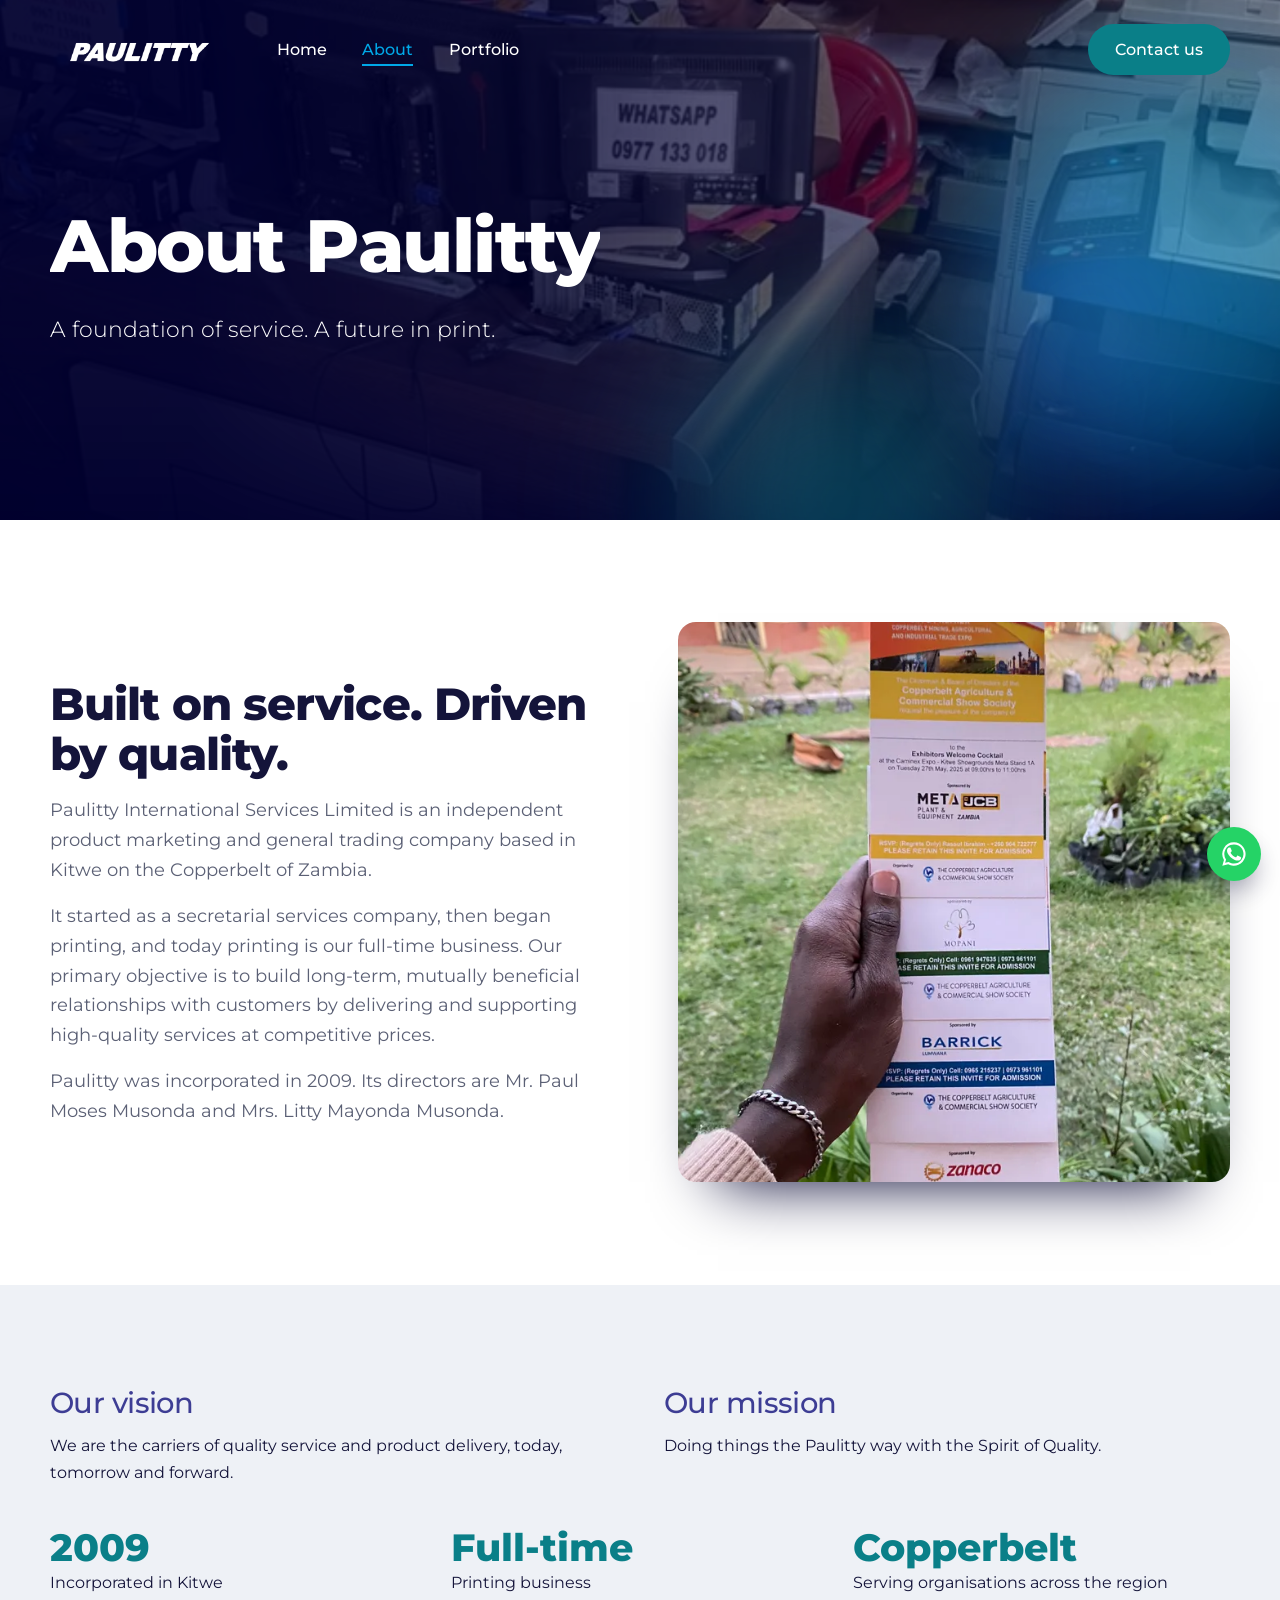
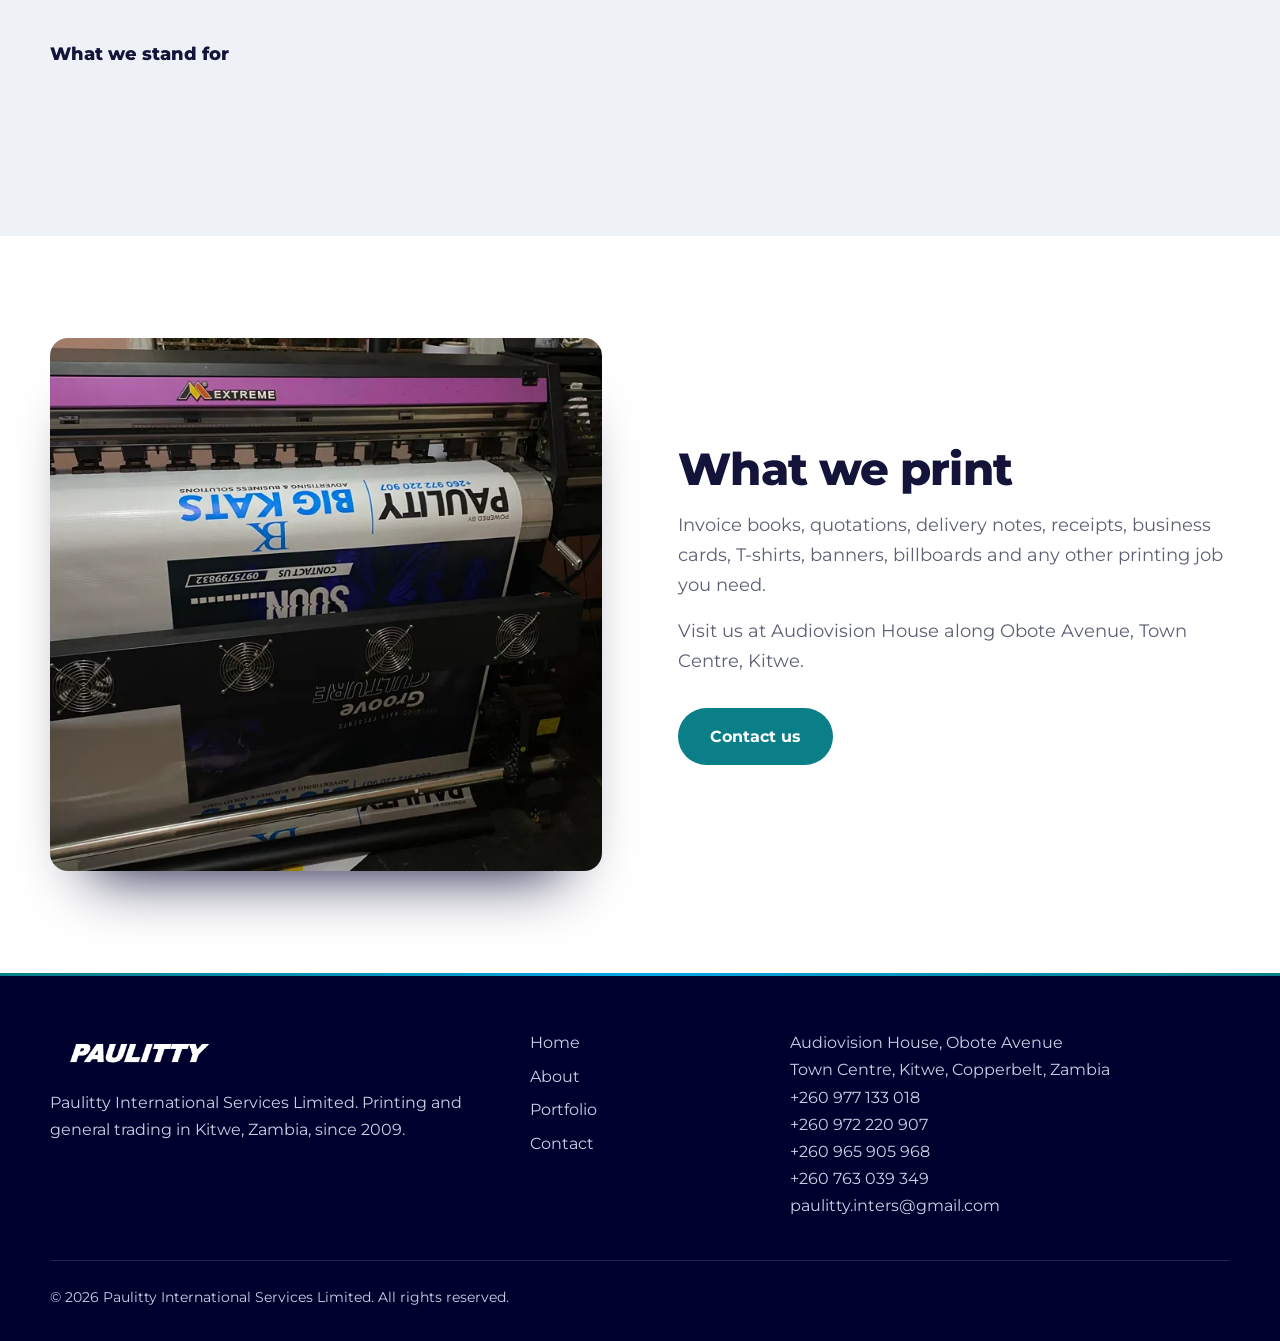
==== commit b00a707b: "remove badges commit" ====
--- a/about.html
+++ b/about.html
@@ -6,7 +6,7 @@
 <div class="topbar"><div class="wrap">
 <nav class="nav" aria-label="Main"><a class="logo" href="index.html"><img src="assets/img/logo-white.png" alt="Paulitty" width="176" height="44"></a>
 <ul><li><a href="index.html">Home</a></li><li><a href="about.html" aria-current="page">About</a></li><li><a href="portfolio.html">Portfolio</a></li></ul><a class="btn" href="contact.html">Contact us</a><button class="menu" aria-expanded="false">Menu</button></nav></div></div><header class="hero sm"><div class="hero-bg" style="background-image:url(assets/img/hero-shop.webp)"></div><div class="orbs" aria-hidden="true"><i></i><i></i><i></i></div>
-<div class="wrap hero-body"><span class="eyebrow">Our story</span><h1>About Paulitty</h1><p>A foundation of service. A future in print.</p></div></header>
+<div class="wrap hero-body"><h1>About Paulitty</h1><p>A foundation of service. A future in print.</p></div></header>
 <main><section><div class="wrap split"><div><h2>Built on service. Driven by quality.</h2>
 <p class="lead">Paulitty International Services Limited is an independent product marketing and general trading company based in Kitwe on the Copperbelt of Zambia.</p>
 <p class="lead">It started as a secretarial services company, then began printing, and today printing is our full-time business. Our primary objective is to build long-term, mutually beneficial relationships with customers by delivering and supporting high-quality services at competitive prices.</p>
--- a/assets/style.css
+++ b/assets/style.css
@@ -50,11 +50,9 @@
 .hero-body h1{max-width:16ch}
 .hero-body p{font-size:clamp(1.05rem,2vw,1.4rem);font-weight:300;margin:1.4rem 0 2.2rem;max-width:34ch}
 .hero-body .btn+.btn{margin-left:.8rem}
-.eyebrow{display:inline-flex;align-items:center;gap:.6rem;margin-bottom:1.3rem;padding:.4rem 1rem .4rem .75rem;border-radius:99px;font-size:.78rem;font-weight:600;letter-spacing:.14em;text-transform:uppercase;background:#ffffff14;box-shadow:inset 0 0 0 1px #ffffff2e;backdrop-filter:blur(6px)}
-.eyebrow:before{content:"";width:8px;height:8px;border-radius:50%;background:var(--cyan);box-shadow:0 0 0 0 var(--cyan);animation:ping 2.2s infinite}
 @keyframes ping{0%{box-shadow:0 0 0 0 #00a8e8aa}80%,100%{box-shadow:0 0 0 10px #00a8e800}}
 .hero-body>*{animation:rise 1s var(--ease) both}
-.hero-body>.eyebrow{animation-delay:.1s}.hero-body>h1{animation:none}.hero-body>p{animation-delay:.55s}.hero-body>.btn{animation-delay:.75s}.hero-body>.btn+.btn{animation-delay:.85s}
+.hero-body>h1{animation:none}.hero-body>p{animation-delay:.55s}.hero-body>.btn{animation-delay:.75s}.hero-body>.btn+.btn{animation-delay:.85s}
 @keyframes rise{from{opacity:0;translate:0 30px}to{opacity:1;translate:0 0}}
 .hero-body h1 .w{display:inline-block;overflow:hidden;vertical-align:top;padding-bottom:.08em;margin-bottom:-.08em}
 .hero-body h1 .w>span{display:inline-block;animation:wordup 1s var(--ease) both;animation-delay:calc(var(--d)*70ms + .2s)}
@@ -158,6 +156,9 @@
 .lightbox .lb-prev{left:1rem}.lightbox .lb-next{right:1rem}
 /* contact */
 .contact{display:grid;grid-template-columns:5fr 6fr;gap:clamp(2rem,6vw,5rem)}
+.split>*,.contact>*{min-width:0}
+.info a{overflow-wrap:anywhere}
+main,footer{overflow-x:clip}
 .info dt{font-weight:700;color:var(--teal);margin-top:1.4rem}.info dd{margin:0}.info a{text-decoration:none}.info a:hover{text-decoration:underline}
 form{display:grid;gap:1.1rem;padding:clamp(1.5rem,4vw,2.5rem);border-radius:22px;background:#fff;box-shadow:0 40px 80px -50px #00002e;border:1px solid #e3e7f0}
 label{display:grid;gap:.4rem;font-weight:600}
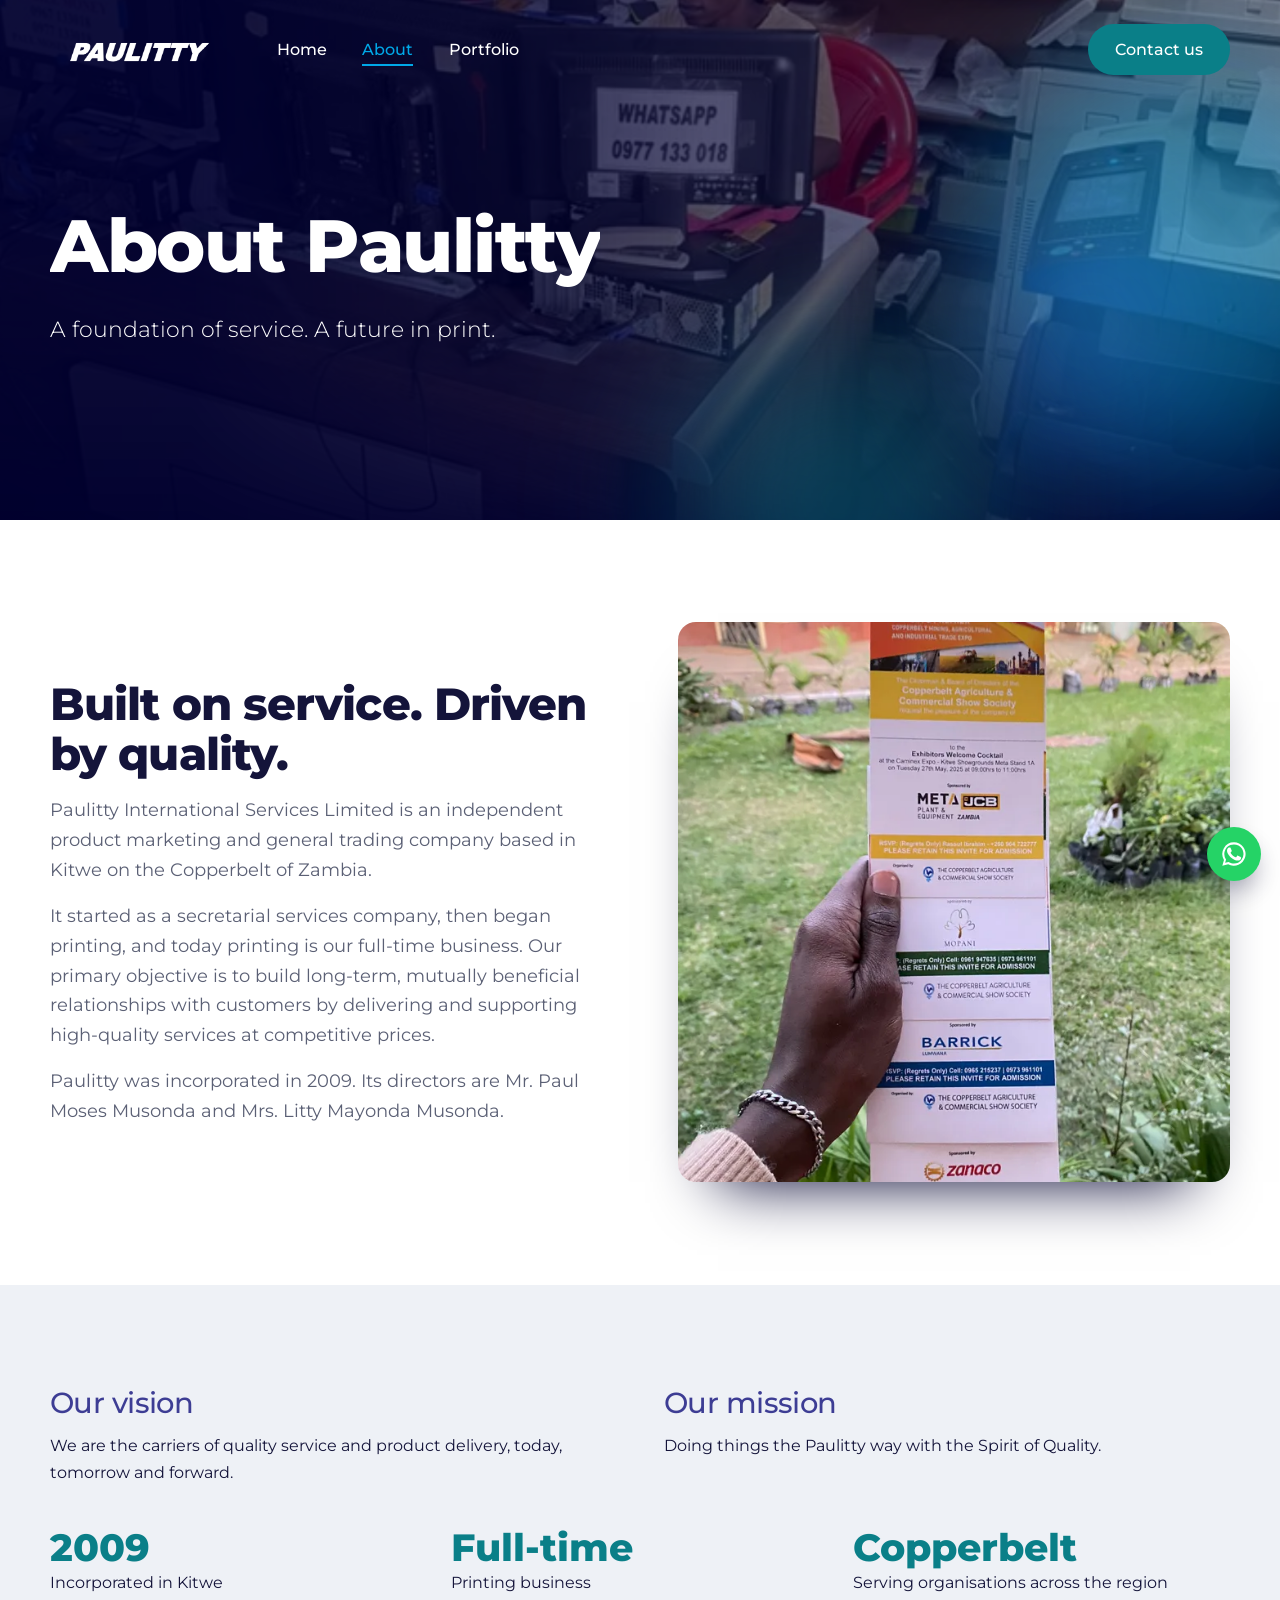
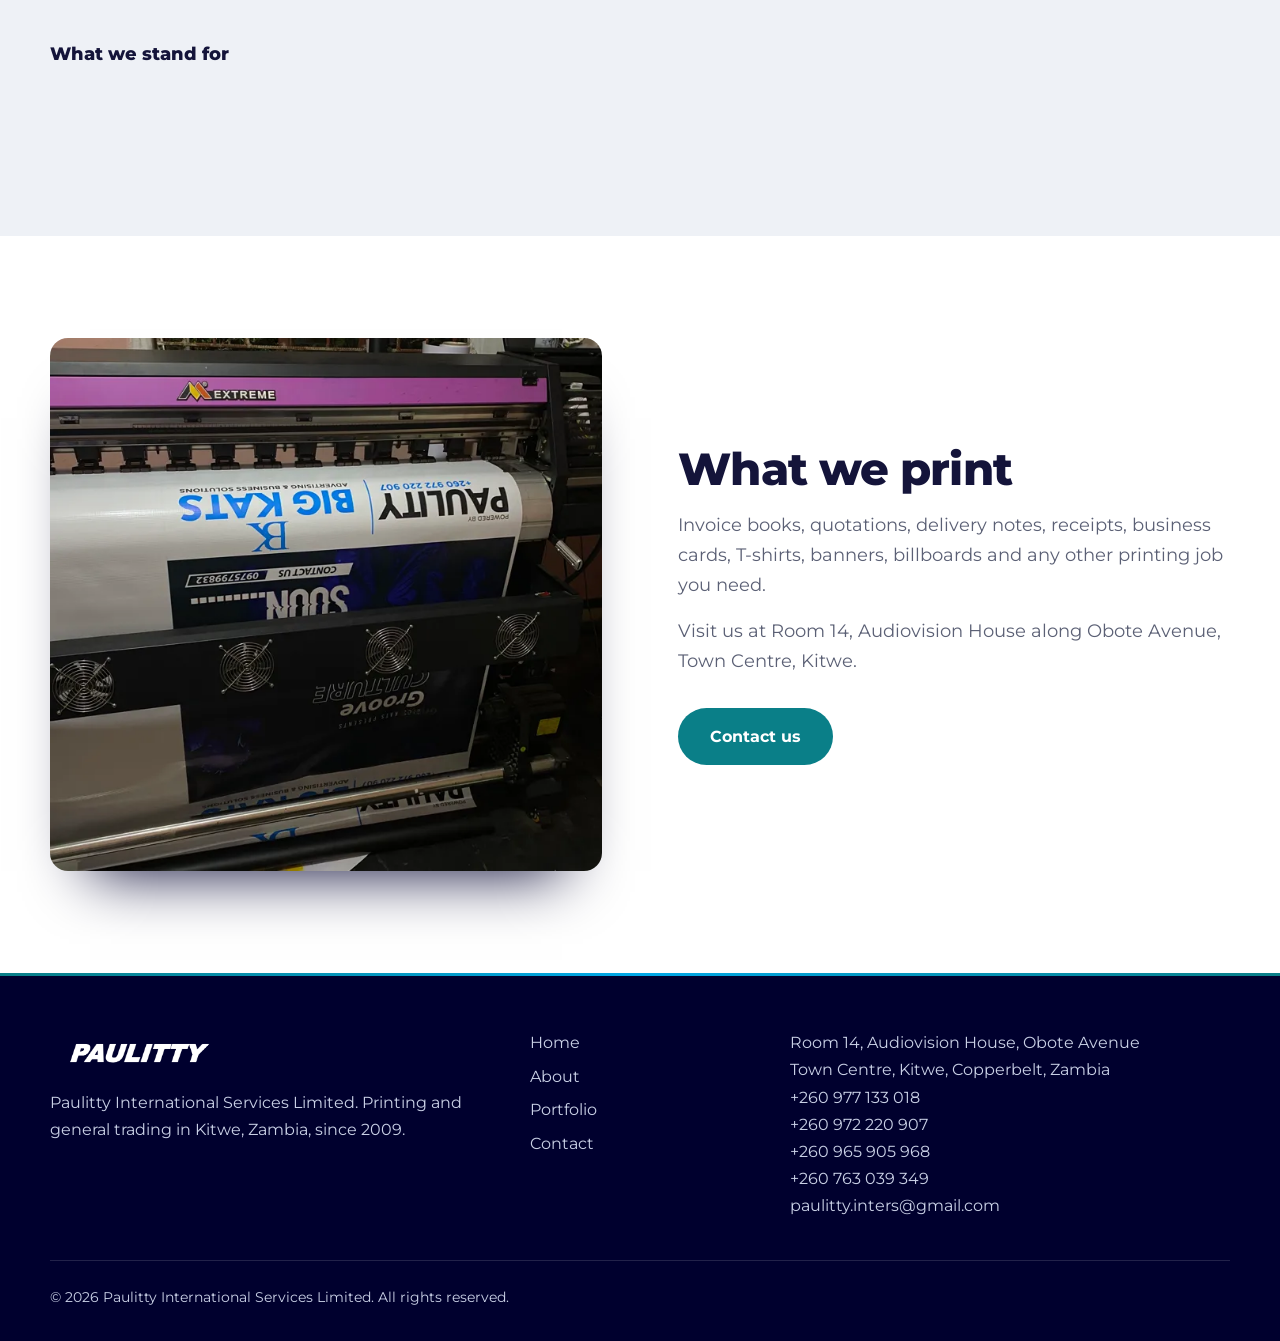
==== commit 7c16933d: "Prepare website for Namecheap hosting Add SEO metadata, sitemap, security headers, validated contact" ====
--- a/about.html
+++ b/about.html
@@ -1,24 +1,203 @@
-<!doctype html><html lang="en"><head><meta charset="utf-8"><meta name="viewport" content="width=device-width,initial-scale=1">
-<title>About | Paulitty International Services Limited</title><meta name="description" content="Paulitty has been printing for businesses and organisations on the Copperbelt since 2009."><link rel="icon" href="data:image/svg+xml,%3Csvg xmlns='http://www.w3.org/2000/svg' viewBox='0 0 32 32'%3E%3Crect width='32' height='32' rx='7' fill='%2300002e'/%3E%3Ctext x='16' y='24' font-size='22' font-weight='800' font-family='Arial' text-anchor='middle' fill='%2300a8e8'%3EP%3C/text%3E%3C/svg%3E">
-<link rel="preconnect" href="https://fonts.googleapis.com"><link rel="preconnect" href="https://fonts.gstatic.com" crossorigin>
-<link href="https://fonts.googleapis.com/css2?family=Montserrat:wght@300;400;500;600;700;800&display=swap" rel="stylesheet">
-<link rel="stylesheet" href="assets/style.css"><script>document.documentElement.classList.add('js')</script></head><body>
-<div class="topbar"><div class="wrap">
-<nav class="nav" aria-label="Main"><a class="logo" href="index.html"><img src="assets/img/logo-white.png" alt="Paulitty" width="176" height="44"></a>
-<ul><li><a href="index.html">Home</a></li><li><a href="about.html" aria-current="page">About</a></li><li><a href="portfolio.html">Portfolio</a></li></ul><a class="btn" href="contact.html">Contact us</a><button class="menu" aria-expanded="false">Menu</button></nav></div></div><header class="hero sm"><div class="hero-bg" style="background-image:url(assets/img/hero-shop.webp)"></div><div class="orbs" aria-hidden="true"><i></i><i></i><i></i></div>
-<div class="wrap hero-body"><h1>About Paulitty</h1><p>A foundation of service. A future in print.</p></div></header>
-<main><section><div class="wrap split"><div><h2>Built on service. Driven by quality.</h2>
-<p class="lead">Paulitty International Services Limited is an independent product marketing and general trading company based in Kitwe on the Copperbelt of Zambia.</p>
-<p class="lead">It started as a secretarial services company, then began printing, and today printing is our full-time business. Our primary objective is to build long-term, mutually beneficial relationships with customers by delivering and supporting high-quality services at competitive prices.</p>
-<p class="lead">Paulitty was incorporated in 2009. Its directors are Mr. Paul Moses Musonda and Mrs. Litty Mayonda Musonda.</p></div>
-<img src="assets/img/brochures-2.webp" alt="Printed invitation held up at a Copperbelt trade expo" loading="lazy"></div></section>
-<section class="mist"><div class="wrap"><div class="vm"><div><h2>Our vision</h2><p>We are the carriers of quality service and product delivery, today, tomorrow and forward.</p></div><div><h2>Our mission</h2><p>Doing things the Paulitty way with the Spirit of Quality.</p></div></div>
-<div class="facts"><div><b>2009</b>Incorporated in Kitwe</div><div><b>Full-time</b>Printing business</div><div><b>Copperbelt</b>Serving organisations across the region</div></div>
-<h3 style="margin-top:3rem">What we stand for</h3><div class="values"><span>Collaboration</span><span>Respect</span><span>Innovation</span><span>Safety</span><span>Success</span><span>Integrity</span></div></div></section>
-<section><div class="wrap split"><img src="assets/img/banners-5.webp" alt="Large-format printer producing a banner" loading="lazy"><div><h2>What we print</h2><p class="lead">Invoice books, quotations, delivery notes, receipts, business cards, T-shirts, banners, billboards and any other printing job you need.</p>
-<p class="lead">Visit us at Audiovision House along Obote Avenue, Town Centre, Kitwe.</p><p style="margin-top:2rem"><a class="btn" href="contact.html">Contact us</a></p></div></div></section></main>
-<footer><div class="wrap"><div class="foot"><div><img src="assets/img/logo-white.png" alt="Paulitty" width="176" height="44"><p>Paulitty International Services Limited. Printing and general trading in Kitwe, Zambia, since 2009.</p></div>
-<ul><li><a href="index.html">Home</a></li><li><a href="about.html">About</a></li><li><a href="portfolio.html">Portfolio</a></li><li><a href="contact.html">Contact</a></li></ul>
-<div><p>Audiovision House, Obote Avenue<br>Town Centre, Kitwe, Copperbelt, Zambia</p><p><a href="tel:+260977133018">+260 977 133 018</a><br><a href="tel:+260972220907">+260 972 220 907</a><br><a href="tel:+260965905968">+260 965 905 968</a><br><a href="tel:+260763039349">+260 763 039 349</a><br><a href="mailto:paulitty.inters@gmail.com">paulitty.inters@gmail.com</a></p></div></div>
-<p class="copy">© 2026 Paulitty International Services Limited. All rights reserved.</p></div></footer>
-<script src="assets/main.js" defer></script></body></html>+<!doctype html>
+<html lang="en">
+  <head>
+    <meta charset="utf-8" />
+    <meta name="viewport" content="width=device-width,initial-scale=1" />
+    <title>About | Paulitty International Services Limited</title>
+    <meta
+      name="description"
+      content="Paulitty has been printing for businesses and organisations on the Copperbelt since 2009."
+    />
+    <meta name="robots" content="index,follow,max-image-preview:large" />
+    <meta name="theme-color" content="#00002e" />
+    <link rel="canonical" href="https://paulitty.com/about.html" />
+    <link rel="icon" type="image/png" href="assets/img/favicon.png" />
+    <link rel="apple-touch-icon" href="assets/img/favicon.png" />
+    <meta property="og:type" content="website" />
+    <meta
+      property="og:site_name"
+      content="Paulitty International Services Limited"
+    />
+    <meta property="og:locale" content="en_ZM" />
+    <meta
+      property="og:title"
+      content="About Paulitty International Services Limited"
+    />
+    <meta
+      property="og:description"
+      content="Learn about Paulitty, a printing business serving Kitwe and the Copperbelt since 2009."
+    />
+    <meta property="og:url" content="https://paulitty.com/about.html" />
+    <meta
+      property="og:image"
+      content="https://paulitty.com/assets/img/hero-shop.webp"
+    />
+    <meta name="twitter:card" content="summary_large_image" />
+    <link rel="preconnect" href="https://fonts.googleapis.com" />
+    <link rel="preconnect" href="https://fonts.gstatic.com" crossorigin />
+    <link
+      href="https://fonts.googleapis.com/css2?family=Montserrat:wght@300;400;500;600;700;800&display=swap"
+      rel="stylesheet"
+    />
+    <link rel="stylesheet" href="assets/style.css" />
+  </head>
+  <body>
+    <div class="topbar">
+      <div class="wrap">
+        <nav class="nav" aria-label="Main">
+          <a class="logo" href="index.html"
+            ><img
+              src="assets/img/logo-white.png"
+              alt="Paulitty"
+              width="176"
+              height="44"
+          /></a>
+          <ul>
+            <li><a href="index.html">Home</a></li>
+            <li><a href="about.html" aria-current="page">About</a></li>
+            <li><a href="portfolio.html">Portfolio</a></li>
+          </ul>
+          <a class="btn" href="contact.html">Contact us</a
+          ><button class="menu" aria-expanded="false">Menu</button>
+        </nav>
+      </div>
+    </div>
+    <header class="hero sm">
+      <div
+        class="hero-bg"
+        style="background-image: url(assets/img/hero-shop.webp)"
+      ></div>
+      <div class="orbs" aria-hidden="true"><i></i><i></i><i></i></div>
+      <div class="wrap hero-body">
+        <h1>About Paulitty</h1>
+        <p>A foundation of service. A future in print.</p>
+      </div>
+    </header>
+    <main>
+      <section>
+        <div class="wrap split">
+          <div>
+            <h2>Built on service. Driven by quality.</h2>
+            <p class="lead">
+              Paulitty International Services Limited is an independent product
+              marketing and general trading company based in Kitwe on the
+              Copperbelt of Zambia.
+            </p>
+            <p class="lead">
+              It started as a secretarial services company, then began printing,
+              and today printing is our full-time business. Our primary
+              objective is to build long-term, mutually beneficial relationships
+              with customers by delivering and supporting high-quality services
+              at competitive prices.
+            </p>
+            <p class="lead">
+              Paulitty was incorporated in 2009. Its directors are Mr. Paul
+              Moses Musonda and Mrs. Litty Mayonda Musonda.
+            </p>
+          </div>
+          <img
+            src="assets/img/brochures-2.webp"
+            alt="Printed invitation held up at a Copperbelt trade expo"
+            loading="lazy"
+          />
+        </div>
+      </section>
+      <section class="mist">
+        <div class="wrap">
+          <div class="vm">
+            <div>
+              <h2>Our vision</h2>
+              <p>
+                We are the carriers of quality service and product delivery,
+                today, tomorrow and forward.
+              </p>
+            </div>
+            <div>
+              <h2>Our mission</h2>
+              <p>Doing things the Paulitty way with the Spirit of Quality.</p>
+            </div>
+          </div>
+          <div class="facts">
+            <div><b>2009</b>Incorporated in Kitwe</div>
+            <div><b>Full-time</b>Printing business</div>
+            <div><b>Copperbelt</b>Serving organisations across the region</div>
+          </div>
+          <h3 style="margin-top: 3rem">What we stand for</h3>
+          <div class="values">
+            <span>Collaboration</span><span>Respect</span><span>Innovation</span
+            ><span>Safety</span><span>Success</span><span>Integrity</span>
+          </div>
+        </div>
+      </section>
+      <section>
+        <div class="wrap split">
+          <img
+            src="assets/img/banners-5.webp"
+            alt="Large-format printer producing a banner"
+            loading="lazy"
+          />
+          <div>
+            <h2>What we print</h2>
+            <p class="lead">
+              Invoice books, quotations, delivery notes, receipts, business
+              cards, T-shirts, banners, billboards and any other printing job
+              you need.
+            </p>
+            <p class="lead">
+              Visit us at Room 14, Audiovision House along Obote Avenue, Town
+              Centre, Kitwe.
+            </p>
+            <p style="margin-top: 2rem">
+              <a class="btn" href="contact.html">Contact us</a>
+            </p>
+          </div>
+        </div>
+      </section>
+    </main>
+    <footer>
+      <div class="wrap">
+        <div class="foot">
+          <div>
+            <img
+              src="assets/img/logo-white.png"
+              alt="Paulitty"
+              width="176"
+              height="44"
+            />
+            <p>
+              Paulitty International Services Limited. Printing and general
+              trading in Kitwe, Zambia, since 2009.
+            </p>
+          </div>
+          <ul>
+            <li><a href="index.html">Home</a></li>
+            <li><a href="about.html">About</a></li>
+            <li><a href="portfolio.html">Portfolio</a></li>
+            <li><a href="contact.html">Contact</a></li>
+          </ul>
+          <div>
+            <p>
+              Room 14, Audiovision House, Obote Avenue<br />Town Centre, Kitwe,
+              Copperbelt, Zambia
+            </p>
+            <p>
+              <a href="tel:+260977133018">+260 977 133 018</a><br /><a
+                href="tel:+260972220907"
+                >+260 972 220 907</a
+              ><br /><a href="tel:+260965905968">+260 965 905 968</a><br /><a
+                href="tel:+260763039349"
+                >+260 763 039 349</a
+              ><br /><a href="mailto:paulitty.inters@gmail.com"
+                >paulitty.inters@gmail.com</a
+              >
+            </p>
+          </div>
+        </div>
+        <p class="copy">
+          © 2026 Paulitty International Services Limited. All rights reserved.
+        </p>
+      </div>
+    </footer>
+    <script src="assets/main.js" defer></script>
+  </body>
+</html>
--- a/assets/style.css
+++ b/assets/style.css
@@ -1,198 +1,1416 @@
-:root{--navy:#00002e;--navy2:#0a0a45;--cyan:#00a8e8;--teal:#0a7f88;--mist:#eef1f6;--ink:#14143a;--mute:#5b6075;--ease:cubic-bezier(.22,1,.36,1);--nav-h:72px}
-@view-transition{navigation:auto}
-*{box-sizing:border-box;margin:0}html{scroll-behavior:smooth}
-body{font:400 1rem/1.7 Montserrat,system-ui,-apple-system,"Segoe UI",Arial,sans-serif;color:var(--ink);background:#fff;overflow-x:hidden;animation:pagein .7s var(--ease) both}
-@keyframes pagein{from{opacity:0}to{opacity:1}}
-img{max-width:100%;display:block}a{color:inherit}
-::selection{background:var(--cyan);color:#fff}
-:focus-visible{outline:3px solid var(--cyan);outline-offset:3px}
-.wrap{width:min(1180px,100% - 2.5rem);margin-inline:auto}
-h1,h2,h3{line-height:1.12;font-weight:800;letter-spacing:-.02em}
-h1{font-size:clamp(2.3rem,6vw,4.6rem)}h2{font-size:clamp(1.8rem,3.6vw,2.8rem)}h3{font-size:1.15rem;letter-spacing:0}
+:root {
+  --navy: #00002e;
+  --navy2: #0a0a45;
+  --cyan: #00a8e8;
+  --teal: #0a7f88;
+  --mist: #eef1f6;
+  --ink: #14143a;
+  --mute: #5b6075;
+  --ease: cubic-bezier(0.22, 1, 0.36, 1);
+  --nav-h: 72px;
+}
+@view-transition {
+  navigation: auto;
+}
+* {
+  box-sizing: border-box;
+  margin: 0;
+}
+html {
+  scroll-behavior: smooth;
+}
+body {
+  font:
+    400 1rem/1.7 Montserrat,
+    system-ui,
+    -apple-system,
+    "Segoe UI",
+    Arial,
+    sans-serif;
+  color: var(--ink);
+  background: #fff;
+  overflow-x: hidden;
+  animation: pagein 0.7s var(--ease) both;
+}
+@keyframes pagein {
+  from {
+    opacity: 0;
+  }
+  to {
+    opacity: 1;
+  }
+}
+img {
+  max-width: 100%;
+  display: block;
+}
+a {
+  color: inherit;
+}
+::selection {
+  background: var(--cyan);
+  color: #fff;
+}
+:focus-visible {
+  outline: 3px solid var(--cyan);
+  outline-offset: 3px;
+}
+.wrap {
+  width: min(1180px, 100% - 2.5rem);
+  margin-inline: auto;
+}
+h1,
+h2,
+h3 {
+  line-height: 1.12;
+  font-weight: 800;
+  letter-spacing: -0.02em;
+}
+h1 {
+  font-size: clamp(2.3rem, 6vw, 4.6rem);
+}
+h2 {
+  font-size: clamp(1.8rem, 3.6vw, 2.8rem);
+}
+h3 {
+  font-size: 1.15rem;
+  letter-spacing: 0;
+}
 /* buttons */
-.btn{position:relative;display:inline-flex;align-items:center;gap:.55rem;padding:.95rem 2rem;border-radius:99px;background:var(--teal);color:#fff;text-decoration:none;border:0;cursor:pointer;font:inherit;font-weight:700;overflow:hidden;isolation:isolate;transition:background .3s,transform .35s var(--ease),box-shadow .35s var(--ease)}
-.btn:after{content:"";position:absolute;inset:0;z-index:-1;background:linear-gradient(110deg,transparent 30%,#ffffff55 50%,transparent 70%);translate:-120% 0;transition:translate .8s var(--ease)}
-.btn:hover{background:#086a72;transform:translateY(-3px);box-shadow:0 14px 30px -12px #0a7f88cc}.btn:hover:after{translate:120% 0}
-.btn:active{transform:translateY(0) scale(.97)}
-.btn.alt{background:transparent;box-shadow:inset 0 0 0 2px #fff}.btn.alt:hover{background:#ffffff1f;box-shadow:inset 0 0 0 2px #fff,0 14px 30px -14px #000}
-.btn.line{background:transparent;color:var(--teal);box-shadow:inset 0 0 0 2px var(--teal)}.btn.line:hover{background:var(--teal);color:#fff}
-.btn .arr{transition:translate .35s var(--ease)}.btn:hover .arr{translate:4px 0}
+.btn {
+  position: relative;
+  display: inline-flex;
+  align-items: center;
+  gap: 0.55rem;
+  padding: 0.95rem 2rem;
+  border-radius: 99px;
+  background: var(--teal);
+  color: #fff;
+  text-decoration: none;
+  border: 0;
+  cursor: pointer;
+  font: inherit;
+  font-weight: 700;
+  overflow: hidden;
+  isolation: isolate;
+  transition:
+    background 0.3s,
+    transform 0.35s var(--ease),
+    box-shadow 0.35s var(--ease);
+}
+.btn:after {
+  content: "";
+  position: absolute;
+  inset: 0;
+  z-index: -1;
+  background: linear-gradient(
+    110deg,
+    transparent 30%,
+    #ffffff55 50%,
+    transparent 70%
+  );
+  translate: -120% 0;
+  transition: translate 0.8s var(--ease);
+}
+.btn:hover {
+  background: #086a72;
+  transform: translateY(-3px);
+  box-shadow: 0 14px 30px -12px #0a7f88cc;
+}
+.btn:hover:after {
+  translate: 120% 0;
+}
+.btn:active {
+  transform: translateY(0) scale(0.97);
+}
+.btn.alt {
+  background: transparent;
+  box-shadow: inset 0 0 0 2px #fff;
+}
+.btn.alt:hover {
+  background: #ffffff1f;
+  box-shadow:
+    inset 0 0 0 2px #fff,
+    0 14px 30px -14px #000;
+}
+.btn.line {
+  background: transparent;
+  color: var(--teal);
+  box-shadow: inset 0 0 0 2px var(--teal);
+}
+.btn.line:hover {
+  background: var(--teal);
+  color: #fff;
+}
+.btn .arr {
+  transition: translate 0.35s var(--ease);
+}
+.btn:hover .arr {
+  translate: 4px 0;
+}
 /* top bar */
-.topbar{position:fixed;inset:0 0 auto;z-index:50;color:#fff;transition:background .4s,box-shadow .4s,backdrop-filter .4s}
-.topbar.open{background:#00002ef7!important}
-.topbar.scrolled,.topbar.open{background:#00002ed9;backdrop-filter:blur(14px) saturate(1.4);-webkit-backdrop-filter:blur(14px) saturate(1.4);box-shadow:0 10px 30px -15px #000}
-.progress{position:absolute;left:0;bottom:0;height:3px;width:100%;transform-origin:0 50%;transform:scaleX(var(--p,0));background:linear-gradient(90deg,var(--teal),var(--cyan))}
-.nav{display:flex;align-items:center;gap:2.2rem;padding:1.5rem 0;transition:padding .4s var(--ease)}
-.scrolled .nav{padding:.8rem 0}
-.nav .logo img{height:44px;width:auto;transition:height .4s var(--ease)}
-.scrolled .nav .logo img{height:36px}
-.nav ul{display:flex;gap:2.2rem;list-style:none;padding:0;margin:0 auto 0 1rem}
-.nav a{text-decoration:none;font-weight:500}
-.nav ul a{position:relative;padding:.3rem 0}
-.nav ul a:after{content:"";position:absolute;left:0;right:0;bottom:-2px;height:2px;background:var(--cyan);transform:scaleX(0);transform-origin:right;transition:transform .4s var(--ease)}
-.nav ul a:hover,.nav ul a[aria-current]{color:var(--cyan)}
-.nav ul a:hover:after,.nav ul a[aria-current]:after{transform:scaleX(1);transform-origin:left}
-.nav .btn{padding:.75rem 1.7rem}
-.menu{display:none;margin-left:auto;background:none;border:2px solid #fff;color:#fff;border-radius:8px;padding:.4rem .8rem;font:inherit;cursor:pointer}
+.topbar {
+  position: fixed;
+  inset: 0 0 auto;
+  z-index: 50;
+  color: #fff;
+  transition:
+    background 0.4s,
+    box-shadow 0.4s,
+    backdrop-filter 0.4s;
+}
+.topbar.open {
+  background: #00002ef7 !important;
+}
+.topbar.scrolled,
+.topbar.open {
+  background: #00002ed9;
+  backdrop-filter: blur(14px) saturate(1.4);
+  -webkit-backdrop-filter: blur(14px) saturate(1.4);
+  box-shadow: 0 10px 30px -15px #000;
+}
+.progress {
+  position: absolute;
+  left: 0;
+  bottom: 0;
+  height: 3px;
+  width: 100%;
+  transform-origin: 0 50%;
+  transform: scaleX(var(--p, 0));
+  background: linear-gradient(90deg, var(--teal), var(--cyan));
+}
+.nav {
+  display: flex;
+  align-items: center;
+  gap: 2.2rem;
+  padding: 1.5rem 0;
+  transition: padding 0.4s var(--ease);
+}
+.scrolled .nav {
+  padding: 0.8rem 0;
+}
+.nav .logo img {
+  height: 44px;
+  width: auto;
+  transition: height 0.4s var(--ease);
+}
+.scrolled .nav .logo img {
+  height: 36px;
+}
+.nav ul {
+  display: flex;
+  gap: 2.2rem;
+  list-style: none;
+  padding: 0;
+  margin: 0 auto 0 1rem;
+}
+.nav a {
+  text-decoration: none;
+  font-weight: 500;
+}
+.nav ul a {
+  position: relative;
+  padding: 0.3rem 0;
+}
+.nav ul a:after {
+  content: "";
+  position: absolute;
+  left: 0;
+  right: 0;
+  bottom: -2px;
+  height: 2px;
+  background: var(--cyan);
+  transform: scaleX(0);
+  transform-origin: right;
+  transition: transform 0.4s var(--ease);
+}
+.nav ul a:hover,
+.nav ul a[aria-current] {
+  color: var(--cyan);
+}
+.nav ul a:hover:after,
+.nav ul a[aria-current]:after {
+  transform: scaleX(1);
+  transform-origin: left;
+}
+.nav .btn {
+  padding: 0.75rem 1.7rem;
+}
+.menu {
+  display: none;
+  margin-left: auto;
+  background: none;
+  border: 2px solid #fff;
+  color: #fff;
+  border-radius: 8px;
+  padding: 0.4rem 0.8rem;
+  font: inherit;
+  cursor: pointer;
+}
 /* hero */
-.hero{position:relative;color:#fff;background:var(--navy);isolation:isolate;overflow:hidden;min-height:clamp(560px,92vh,880px);display:flex;flex-direction:column;padding-top:92px}
-.hero.sm{min-height:clamp(400px,58vh,520px)}
-.hero-bg{position:absolute;inset:-6% 0;z-index:-3;background:var(--navy) center/cover no-repeat;translate:0 var(--py,0px);animation:kenburns 14s var(--ease) both}
-.hero:before{content:"";position:absolute;inset:0;background:linear-gradient(90deg,#00002ef0 15%,#00002ea6 60%,#00002e73),linear-gradient(0deg,#00002ecc,transparent 40%);z-index:-2}
-@keyframes kenburns{from{scale:1.18}to{scale:1.02}}
-.orbs{position:absolute;inset:0;z-index:-1;pointer-events:none;overflow:hidden}
-.orbs i{position:absolute;border-radius:50%;filter:blur(70px);opacity:.45;mix-blend-mode:screen}
-.orbs i:nth-child(1){width:420px;height:420px;background:var(--cyan);right:-120px;top:10%;animation:drift 18s ease-in-out infinite alternate}
-.orbs i:nth-child(2){width:320px;height:320px;background:var(--teal);right:22%;bottom:-140px;animation:drift 22s ease-in-out infinite alternate-reverse}
-.orbs i:nth-child(3){width:180px;height:180px;background:#5b5bff;right:8%;bottom:20%;opacity:.3;animation:drift 15s ease-in-out infinite alternate}
-@keyframes drift{0%{transform:translate(0,0) scale(1)}50%{transform:translate(-60px,40px) scale(1.15)}100%{transform:translate(40px,-30px) scale(.9)}}
-.hero-body{margin-block:auto;padding:3rem 0 4.5rem}
-.hero-body h1{max-width:16ch}
-.hero-body p{font-size:clamp(1.05rem,2vw,1.4rem);font-weight:300;margin:1.4rem 0 2.2rem;max-width:34ch}
-.hero-body .btn+.btn{margin-left:.8rem}
-@keyframes ping{0%{box-shadow:0 0 0 0 #00a8e8aa}80%,100%{box-shadow:0 0 0 10px #00a8e800}}
-.hero-body>*{animation:rise 1s var(--ease) both}
-.hero-body>h1{animation:none}.hero-body>p{animation-delay:.55s}.hero-body>.btn{animation-delay:.75s}.hero-body>.btn+.btn{animation-delay:.85s}
-@keyframes rise{from{opacity:0;translate:0 30px}to{opacity:1;translate:0 0}}
-.hero-body h1 .w{display:inline-block;overflow:hidden;vertical-align:top;padding-bottom:.08em;margin-bottom:-.08em}
-.hero-body h1 .w>span{display:inline-block;animation:wordup 1s var(--ease) both;animation-delay:calc(var(--d)*70ms + .2s)}
-@keyframes wordup{from{translate:0 110%;rotate:4deg}to{translate:0 0;rotate:0deg}}
-.js .hero-body h1:not(.words){opacity:0;animation:rise 1s 1.5s var(--ease) both}
-.scroll-cue{position:absolute;left:50%;bottom:1.6rem;width:26px;height:42px;margin-left:-13px;border:2px solid #ffffff99;border-radius:20px;animation:rise 1s 1.2s both}
-.scroll-cue:after{content:"";position:absolute;left:50%;top:8px;width:4px;height:8px;margin-left:-2px;border-radius:2px;background:#fff;animation:wheel 1.8s infinite}
-@keyframes wheel{0%{opacity:1;translate:0 0}100%{opacity:0;translate:0 14px}}
+.hero {
+  position: relative;
+  color: #fff;
+  background: var(--navy);
+  isolation: isolate;
+  overflow: hidden;
+  min-height: clamp(560px, 92vh, 880px);
+  display: flex;
+  flex-direction: column;
+  padding-top: 92px;
+}
+.hero.sm {
+  min-height: clamp(400px, 58vh, 520px);
+}
+.hero-bg {
+  position: absolute;
+  inset: -6% 0;
+  z-index: -3;
+  background: var(--navy) center/cover no-repeat;
+  translate: 0 var(--py, 0px);
+  animation: kenburns 14s var(--ease) both;
+}
+.hero:before {
+  content: "";
+  position: absolute;
+  inset: 0;
+  background:
+    linear-gradient(90deg, #00002ef0 15%, #00002ea6 60%, #00002e73),
+    linear-gradient(0deg, #00002ecc, transparent 40%);
+  z-index: -2;
+}
+@keyframes kenburns {
+  from {
+    scale: 1.18;
+  }
+  to {
+    scale: 1.02;
+  }
+}
+.orbs {
+  position: absolute;
+  inset: 0;
+  z-index: -1;
+  pointer-events: none;
+  overflow: hidden;
+}
+.orbs i {
+  position: absolute;
+  border-radius: 50%;
+  filter: blur(70px);
+  opacity: 0.45;
+  mix-blend-mode: screen;
+}
+.orbs i:nth-child(1) {
+  width: 420px;
+  height: 420px;
+  background: var(--cyan);
+  right: -120px;
+  top: 10%;
+  animation: drift 18s ease-in-out infinite alternate;
+}
+.orbs i:nth-child(2) {
+  width: 320px;
+  height: 320px;
+  background: var(--teal);
+  right: 22%;
+  bottom: -140px;
+  animation: drift 22s ease-in-out infinite alternate-reverse;
+}
+.orbs i:nth-child(3) {
+  width: 180px;
+  height: 180px;
+  background: #5b5bff;
+  right: 8%;
+  bottom: 20%;
+  opacity: 0.3;
+  animation: drift 15s ease-in-out infinite alternate;
+}
+@keyframes drift {
+  0% {
+    transform: translate(0, 0) scale(1);
+  }
+  50% {
+    transform: translate(-60px, 40px) scale(1.15);
+  }
+  100% {
+    transform: translate(40px, -30px) scale(0.9);
+  }
+}
+.hero-body {
+  margin-block: auto;
+  padding: 3rem 0 4.5rem;
+}
+.hero-body h1 {
+  max-width: 16ch;
+}
+.hero-body p {
+  font-size: clamp(1.05rem, 2vw, 1.4rem);
+  font-weight: 300;
+  margin: 1.4rem 0 2.2rem;
+  max-width: 34ch;
+}
+.hero-body .btn + .btn {
+  margin-left: 0.8rem;
+}
+@keyframes ping {
+  0% {
+    box-shadow: 0 0 0 0 #00a8e8aa;
+  }
+  80%,
+  100% {
+    box-shadow: 0 0 0 10px #00a8e800;
+  }
+}
+.hero-body > * {
+  animation: rise 1s var(--ease) both;
+}
+.hero-body > h1 {
+  animation: none;
+}
+.hero-body > p {
+  animation-delay: 0.55s;
+}
+.hero-body > .btn {
+  animation-delay: 0.75s;
+}
+.hero-body > .btn + .btn {
+  animation-delay: 0.85s;
+}
+@keyframes rise {
+  from {
+    opacity: 0;
+    translate: 0 30px;
+  }
+  to {
+    opacity: 1;
+    translate: 0 0;
+  }
+}
+.hero-body h1 .w {
+  display: inline-block;
+  overflow: hidden;
+  vertical-align: top;
+  padding-bottom: 0.08em;
+  margin-bottom: -0.08em;
+}
+.hero-body h1 .w > span {
+  display: inline-block;
+  animation: wordup 1s var(--ease) both;
+  animation-delay: calc(var(--d) * 70ms + 0.2s);
+}
+@keyframes wordup {
+  from {
+    translate: 0 110%;
+    rotate: 4deg;
+  }
+  to {
+    translate: 0 0;
+    rotate: 0deg;
+  }
+}
+.js .hero-body h1:not(.words) {
+  opacity: 0;
+  animation: rise 1s 1.5s var(--ease) both;
+}
+.scroll-cue {
+  position: absolute;
+  left: 50%;
+  bottom: 1.6rem;
+  width: 26px;
+  height: 42px;
+  margin-left: -13px;
+  border: 2px solid #ffffff99;
+  border-radius: 20px;
+  animation: rise 1s 1.2s both;
+}
+.scroll-cue:after {
+  content: "";
+  position: absolute;
+  left: 50%;
+  top: 8px;
+  width: 4px;
+  height: 8px;
+  margin-left: -2px;
+  border-radius: 2px;
+  background: #fff;
+  animation: wheel 1.8s infinite;
+}
+@keyframes wheel {
+  0% {
+    opacity: 1;
+    translate: 0 0;
+  }
+  100% {
+    opacity: 0;
+    translate: 0 14px;
+  }
+}
 /* ticker */
-.ticker{position:relative;z-index:3;margin:-1.7rem -2% 0;width:104%;rotate:-1.6deg;background:linear-gradient(90deg,var(--teal),var(--cyan));color:#fff;overflow:hidden;padding:1rem 0;box-shadow:0 18px 40px -20px #00002e}
-.ticker .track{display:flex;width:max-content;animation:marquee 32s linear infinite}
-.ticker span{font-weight:700;font-size:1.05rem;letter-spacing:.04em;text-transform:uppercase;padding:0 1.6rem;display:flex;align-items:center;gap:3.2rem;white-space:nowrap}
-.ticker span:after{content:"✦";color:var(--navy);margin-left:1.6rem}
-.ticker:hover .track{animation-play-state:paused}
-@keyframes marquee{to{transform:translateX(-50%)}}
+.ticker {
+  position: relative;
+  z-index: 3;
+  margin: -1.7rem -2% 0;
+  width: 104%;
+  rotate: -1.6deg;
+  background: linear-gradient(90deg, var(--teal), var(--cyan));
+  color: #fff;
+  overflow: hidden;
+  padding: 1rem 0;
+  box-shadow: 0 18px 40px -20px #00002e;
+}
+.ticker .track {
+  display: flex;
+  width: max-content;
+  animation: marquee 32s linear infinite;
+}
+.ticker span {
+  font-weight: 700;
+  font-size: 1.05rem;
+  letter-spacing: 0.04em;
+  text-transform: uppercase;
+  padding: 0 1.6rem;
+  display: flex;
+  align-items: center;
+  gap: 3.2rem;
+  white-space: nowrap;
+}
+.ticker span:after {
+  content: "✦";
+  color: var(--navy);
+  margin-left: 1.6rem;
+}
+.ticker:hover .track {
+  animation-play-state: paused;
+}
+@keyframes marquee {
+  to {
+    transform: translateX(-50%);
+  }
+}
 /* sections */
-section{padding:clamp(3.5rem,8vw,6.5rem) 0}
-.lead{color:var(--mute);font-size:1.1rem;max-width:56ch;margin-top:1rem}
-.sky{background:linear-gradient(90deg,var(--cyan),#7fe3ff,#2fc4c9,var(--cyan));background-size:300% 100%;-webkit-background-clip:text;background-clip:text;color:transparent;animation:shimmer 7s linear infinite}
-@keyframes shimmer{to{background-position:300% 0}}
-.kicker{display:block;font-size:.8rem;font-weight:700;letter-spacing:.18em;text-transform:uppercase;color:var(--teal);margin-bottom:.8rem}
-.dark .kicker{color:var(--cyan)}
-.tiles{display:grid;grid-template-columns:repeat(4,1fr);gap:1.5rem;margin-top:3rem;perspective:1000px}
-.tile{position:relative;transition:transform .5s var(--ease)}
-.tile-img{overflow:hidden;border-radius:16px;background:var(--mist);box-shadow:0 20px 40px -28px #00002e}
-.tile img{aspect-ratio:4/5;object-fit:cover;width:100%;transition:scale .9s var(--ease),filter .6s}
-.tile:hover img{scale:1.08}
-.tile-img:after{content:"";position:absolute;inset:0;border-radius:16px;background:linear-gradient(180deg,transparent 55%,#00002e66);opacity:0;transition:opacity .5s}
-.tile:hover .tile-img:after{opacity:1}
-.tile h3{margin:1rem 0 .3rem;transition:color .3s}.tile:hover h3{color:var(--teal)}.tile p{color:var(--mute);font-size:.95rem}
-.split{display:grid;grid-template-columns:1fr 1fr;gap:clamp(2rem,6vw,5rem);align-items:center}
-.split>img{border-radius:18px;width:100%;max-height:560px;object-fit:cover;box-shadow:0 40px 60px -40px #00002e}
-.list{list-style:none;padding:0;margin-top:1.6rem}
-.list li{position:relative;padding:.8rem 0 .8rem 1.8rem;border-bottom:1px solid #d9deea;font-weight:500;transition:padding .35s var(--ease),color .3s}
-.list li:before{content:"";position:absolute;left:0;top:50%;width:10px;height:10px;margin-top:-5px;border-radius:3px;background:linear-gradient(135deg,var(--teal),var(--cyan));rotate:45deg}
-.list li:hover{padding-left:2.3rem;color:var(--teal)}
-.list li:first-child{border-top:1px solid #d9deea}
-.dark{background:var(--navy);color:#fff;position:relative;overflow:hidden}.mist{background:var(--mist)}
-.dark:before{content:"";position:absolute;width:600px;height:600px;border-radius:50%;right:-200px;top:-260px;background:radial-gradient(circle,#00a8e833,transparent 65%);pointer-events:none}
-.dark>.wrap{position:relative}
-.clients{display:grid;grid-template-columns:1fr 1fr;gap:.2rem 3rem;margin-top:2rem;font-size:1.15rem}
-.clients p{padding:.9rem 0;border-bottom:1px solid #ffffff2e;transition:color .3s,padding .35s var(--ease)}
-.clients p:hover{color:var(--cyan);padding-left:.6rem}
-.band{text-align:center}.band .lead{margin-inline:auto;color:#c9d0e6}.band .btn{margin-top:2rem}
-.stats{display:grid;grid-template-columns:repeat(4,1fr);gap:1.5rem}
-.stat{padding:1.8rem 1.5rem;border-radius:18px;background:#fff;box-shadow:0 24px 50px -36px #00002e;border:1px solid #e3e7f0;transition:transform .5s var(--ease),box-shadow .5s}
-.stat:hover{transform:translateY(-6px);box-shadow:0 30px 60px -30px #0a7f8877}
-.stat b{display:block;font-size:clamp(2rem,4vw,2.8rem);line-height:1.1;font-weight:800;background:linear-gradient(90deg,var(--teal),var(--cyan));-webkit-background-clip:text;background-clip:text;color:transparent}
-.stat span{color:var(--mute);font-weight:500}
-.facts{display:grid;grid-template-columns:repeat(3,1fr);gap:1.5rem;margin-top:2.5rem}
-.facts b{display:block;font-size:2.4rem;color:var(--teal);font-weight:800;line-height:1.1}
-.values{display:flex;flex-wrap:wrap;gap:.7rem;margin-top:1.5rem}
-.values span{padding:.55rem 1.2rem;border-radius:99px;background:#fff;font-weight:600;box-shadow:inset 0 0 0 2px var(--cyan);transition:background .3s,color .3s,transform .35s var(--ease)}
-.values span:hover{background:var(--cyan);color:#fff;transform:translateY(-3px)}
-.vm{display:grid;grid-template-columns:1fr 1fr;gap:3rem}.vm h2{font-weight:500;color:#3d3d94;font-size:1.8rem;margin-bottom:.8rem}
+section {
+  padding: clamp(3.5rem, 8vw, 6.5rem) 0;
+}
+.lead {
+  color: var(--mute);
+  font-size: 1.1rem;
+  max-width: 56ch;
+  margin-top: 1rem;
+}
+.sky {
+  background: linear-gradient(
+    90deg,
+    var(--cyan),
+    #7fe3ff,
+    #2fc4c9,
+    var(--cyan)
+  );
+  background-size: 300% 100%;
+  -webkit-background-clip: text;
+  background-clip: text;
+  color: transparent;
+  animation: shimmer 7s linear infinite;
+}
+@keyframes shimmer {
+  to {
+    background-position: 300% 0;
+  }
+}
+.kicker {
+  display: block;
+  font-size: 0.8rem;
+  font-weight: 700;
+  letter-spacing: 0.18em;
+  text-transform: uppercase;
+  color: var(--teal);
+  margin-bottom: 0.8rem;
+}
+.dark .kicker {
+  color: var(--cyan);
+}
+.tiles {
+  display: grid;
+  grid-template-columns: repeat(4, 1fr);
+  gap: 1.5rem;
+  margin-top: 3rem;
+  perspective: 1000px;
+}
+.tile {
+  position: relative;
+  transition: transform 0.5s var(--ease);
+}
+.tile-img {
+  overflow: hidden;
+  border-radius: 16px;
+  background: var(--mist);
+  box-shadow: 0 20px 40px -28px #00002e;
+}
+.tile img {
+  aspect-ratio: 4/5;
+  object-fit: cover;
+  width: 100%;
+  transition:
+    scale 0.9s var(--ease),
+    filter 0.6s;
+}
+.tile:hover img {
+  scale: 1.08;
+}
+.tile-img:after {
+  content: "";
+  position: absolute;
+  inset: 0;
+  border-radius: 16px;
+  background: linear-gradient(180deg, transparent 55%, #00002e66);
+  opacity: 0;
+  transition: opacity 0.5s;
+}
+.tile:hover .tile-img:after {
+  opacity: 1;
+}
+.tile h3 {
+  margin: 1rem 0 0.3rem;
+  transition: color 0.3s;
+}
+.tile:hover h3 {
+  color: var(--teal);
+}
+.tile p {
+  color: var(--mute);
+  font-size: 0.95rem;
+}
+.split {
+  display: grid;
+  grid-template-columns: 1fr 1fr;
+  gap: clamp(2rem, 6vw, 5rem);
+  align-items: center;
+}
+.split > img {
+  border-radius: 18px;
+  width: 100%;
+  max-height: 560px;
+  object-fit: cover;
+  box-shadow: 0 40px 60px -40px #00002e;
+}
+.list {
+  list-style: none;
+  padding: 0;
+  margin-top: 1.6rem;
+}
+.list li {
+  position: relative;
+  padding: 0.8rem 0 0.8rem 1.8rem;
+  border-bottom: 1px solid #d9deea;
+  font-weight: 500;
+  transition:
+    padding 0.35s var(--ease),
+    color 0.3s;
+}
+.list li:before {
+  content: "";
+  position: absolute;
+  left: 0;
+  top: 50%;
+  width: 10px;
+  height: 10px;
+  margin-top: -5px;
+  border-radius: 3px;
+  background: linear-gradient(135deg, var(--teal), var(--cyan));
+  rotate: 45deg;
+}
+.list li:hover {
+  padding-left: 2.3rem;
+  color: var(--teal);
+}
+.list li:first-child {
+  border-top: 1px solid #d9deea;
+}
+.dark {
+  background: var(--navy);
+  color: #fff;
+  position: relative;
+  overflow: hidden;
+}
+.mist {
+  background: var(--mist);
+}
+.dark:before {
+  content: "";
+  position: absolute;
+  width: 600px;
+  height: 600px;
+  border-radius: 50%;
+  right: -200px;
+  top: -260px;
+  background: radial-gradient(circle, #00a8e833, transparent 65%);
+  pointer-events: none;
+}
+.dark > .wrap {
+  position: relative;
+}
+.clients {
+  display: grid;
+  grid-template-columns: 1fr 1fr;
+  gap: 0.2rem 3rem;
+  margin-top: 2rem;
+  font-size: 1.15rem;
+}
+.clients p {
+  padding: 0.9rem 0;
+  border-bottom: 1px solid #ffffff2e;
+  transition:
+    color 0.3s,
+    padding 0.35s var(--ease);
+}
+.clients p:hover {
+  color: var(--cyan);
+  padding-left: 0.6rem;
+}
+.band {
+  text-align: center;
+}
+.band .lead {
+  margin-inline: auto;
+  color: #c9d0e6;
+}
+.band .btn {
+  margin-top: 2rem;
+}
+.stats {
+  display: grid;
+  grid-template-columns: repeat(4, 1fr);
+  gap: 1.5rem;
+}
+.stat {
+  padding: 1.8rem 1.5rem;
+  border-radius: 18px;
+  background: #fff;
+  box-shadow: 0 24px 50px -36px #00002e;
+  border: 1px solid #e3e7f0;
+  transition:
+    transform 0.5s var(--ease),
+    box-shadow 0.5s;
+}
+.stat:hover {
+  transform: translateY(-6px);
+  box-shadow: 0 30px 60px -30px #0a7f8877;
+}
+.stat b {
+  display: block;
+  font-size: clamp(2rem, 4vw, 2.8rem);
+  line-height: 1.1;
+  font-weight: 800;
+  background: linear-gradient(90deg, var(--teal), var(--cyan));
+  -webkit-background-clip: text;
+  background-clip: text;
+  color: transparent;
+}
+.stat span {
+  color: var(--mute);
+  font-weight: 500;
+}
+.facts {
+  display: grid;
+  grid-template-columns: repeat(3, 1fr);
+  gap: 1.5rem;
+  margin-top: 2.5rem;
+}
+.facts b {
+  display: block;
+  font-size: 2.4rem;
+  color: var(--teal);
+  font-weight: 800;
+  line-height: 1.1;
+}
+.values {
+  display: flex;
+  flex-wrap: wrap;
+  gap: 0.7rem;
+  margin-top: 1.5rem;
+}
+.values span {
+  padding: 0.55rem 1.2rem;
+  border-radius: 99px;
+  background: #fff;
+  font-weight: 600;
+  box-shadow: inset 0 0 0 2px var(--cyan);
+  transition:
+    background 0.3s,
+    color 0.3s,
+    transform 0.35s var(--ease);
+}
+.values span:hover {
+  background: var(--cyan);
+  color: #fff;
+  transform: translateY(-3px);
+}
+.vm {
+  display: grid;
+  grid-template-columns: 1fr 1fr;
+  gap: 3rem;
+}
+.vm h2 {
+  font-weight: 500;
+  color: #3d3d94;
+  font-size: 1.8rem;
+  margin-bottom: 0.8rem;
+}
 /* portfolio */
-.chips{position:sticky;top:var(--nav-h);z-index:20;background:#ffffffe6;backdrop-filter:blur(10px);-webkit-backdrop-filter:blur(10px);border-bottom:1px solid #e3e7f0}
-.chips .wrap{display:flex;gap:.6rem;overflow-x:auto;padding:.9rem 0;scrollbar-width:none}
-.chips .wrap::-webkit-scrollbar{display:none}
-.chips a{flex:none;padding:.5rem 1.1rem;border-radius:99px;font-size:.9rem;font-weight:600;text-decoration:none;color:var(--ink);background:var(--mist);transition:background .3s,color .3s}
-.chips a:hover{background:#dfe5f0}.chips a.active{background:var(--navy);color:#fff}
-.chips a small{opacity:.6;margin-left:.3rem;font-weight:500}
-.group{padding:clamp(2.8rem,6vw,4.5rem) 0;scroll-margin-top:calc(var(--nav-h) + 60px);border-bottom:1px solid #eceff5}
-.group:nth-of-type(even){background:linear-gradient(180deg,#f6f8fb,#fff)}
-.group-head{display:flex;align-items:flex-end;justify-content:space-between;gap:1.5rem;margin-bottom:1.8rem}
-.group-head .num{display:block;font-size:.85rem;font-weight:700;letter-spacing:.18em;color:var(--teal);margin-bottom:.5rem}
-.group-head .lead{margin-top:.5rem}
-.ctrl{display:flex;align-items:center;gap:.7rem;flex:none}
-.ctrl button{width:48px;height:48px;border-radius:50%;border:2px solid var(--navy);background:#fff;color:var(--navy);font-size:1.3rem;line-height:1;cursor:pointer;display:grid;place-items:center;transition:background .3s,color .3s,transform .3s var(--ease),opacity .3s}
-.ctrl button:hover:not(:disabled){background:var(--navy);color:#fff;transform:scale(1.08)}
-.ctrl button:disabled{opacity:.3;cursor:default}
-.ctrl .count{min-width:4.2em;text-align:center;font-weight:700;font-variant-numeric:tabular-nums;color:var(--mute)}
-.ctrl[hidden]{display:none}
-.slider{display:flex;gap:1.25rem;overflow-x:auto;scroll-snap-type:x mandatory;scroll-behavior:smooth;scrollbar-width:none;padding:.5rem 0 1.5rem;cursor:grab;overscroll-behavior-x:contain}
-.slider::-webkit-scrollbar{display:none}
-.slider.drag{cursor:grabbing;scroll-snap-type:none;scroll-behavior:auto}
-.slider.drag .card{pointer-events:none}
-.card{flex:0 0 clamp(240px,calc((100% - 2.5rem)/3.2),360px);scroll-snap-align:start;margin:0}
-.card button{position:relative;display:block;width:100%;padding:0;border:0;border-radius:18px;overflow:hidden;background:var(--mist);cursor:zoom-in;box-shadow:0 24px 40px -30px #00002e;transition:transform .5s var(--ease),box-shadow .5s}
-.card button:hover{transform:translateY(-8px);box-shadow:0 34px 50px -30px #00002ecc}
-.card img{width:100%;aspect-ratio:4/5;object-fit:cover;transition:scale 1s var(--ease)}
-.card button:hover img{scale:1.07}
-.card-cap{position:absolute;inset:auto 0 0;display:flex;flex-direction:column;padding:2.5rem 1.2rem 1.1rem;text-align:left;color:#fff;background:linear-gradient(0deg,#00002ef2,#00002e99 55%,transparent);pointer-events:none}
-.card-cap strong{font-size:.75rem;font-weight:700;letter-spacing:.14em;text-transform:uppercase;color:var(--cyan)}
-.card-cap span{font-size:.95rem;font-weight:500;line-height:1.4;margin-top:.25rem}
-.card button:before{content:"";position:absolute;top:1rem;right:1rem;z-index:1;width:40px;height:40px;border-radius:50%;background:#ffffffe6 url("data:image/svg+xml,%3Csvg xmlns='http://www.w3.org/2000/svg' viewBox='0 0 24 24' fill='none' stroke='%2300002e' stroke-width='2.4' stroke-linecap='round'%3E%3Cpath d='M15 3h6v6M9 21H3v-6M21 3l-7 7M3 21l7-7'/%3E%3C/svg%3E") center/18px no-repeat;opacity:0;scale:.6;transition:opacity .35s,scale .35s var(--ease)}
-.card button:hover:before,.card button:focus-visible:before{opacity:1;scale:1}
-.bar{height:3px;border-radius:3px;background:#e1e6ef;overflow:hidden}
-.bar i{display:block;height:100%;width:100%;transform-origin:0 50%;transform:scaleX(var(--w,0));background:linear-gradient(90deg,var(--teal),var(--cyan));transition:transform .3s}
-.lightbox{border:0;padding:0;background:none;max-width:100vw;max-height:100vh;width:100vw;height:100vh;color:#fff}
-.lightbox::backdrop{background:#00001ae8;backdrop-filter:blur(6px)}
-.lightbox[open]{display:grid;place-items:center;animation:pagein .3s both}
-.lightbox figure{margin:0;display:grid;justify-items:center;gap:1rem;padding:4.5rem 4.5rem 2rem;max-width:100%}
-.lightbox img{max-height:76vh;max-width:min(92vw,1000px);width:auto;border-radius:12px;box-shadow:0 40px 80px -30px #000;animation:zoomin .45s var(--ease) both}
-@keyframes zoomin{from{opacity:0;scale:.92}to{opacity:1;scale:1}}
-.lightbox figcaption{text-align:center}.lightbox figcaption strong{display:block;color:var(--cyan);font-size:.8rem;letter-spacing:.14em;text-transform:uppercase}
-.lightbox .lb-btn{position:fixed;border:0;cursor:pointer;font:inherit;font-weight:700;border-radius:99px;background:#fff;color:var(--navy);transition:transform .3s var(--ease)}
-.lightbox .lb-btn:hover{transform:scale(1.08)}
-.lightbox .lb-close{top:1rem;right:1rem;padding:.6rem 1.3rem}
-.lightbox .lb-prev,.lightbox .lb-next{top:50%;width:52px;height:52px;margin-top:-26px;font-size:1.4rem}
-.lightbox .lb-prev{left:1rem}.lightbox .lb-next{right:1rem}
+.chips {
+  position: sticky;
+  top: var(--nav-h);
+  z-index: 20;
+  background: #ffffffe6;
+  backdrop-filter: blur(10px);
+  -webkit-backdrop-filter: blur(10px);
+  border-bottom: 1px solid #e3e7f0;
+}
+.chips .wrap {
+  display: flex;
+  gap: 0.6rem;
+  overflow-x: auto;
+  padding: 0.9rem 0;
+  scrollbar-width: none;
+}
+.chips .wrap::-webkit-scrollbar {
+  display: none;
+}
+.chips a {
+  flex: none;
+  padding: 0.5rem 1.1rem;
+  border-radius: 99px;
+  font-size: 0.9rem;
+  font-weight: 600;
+  text-decoration: none;
+  color: var(--ink);
+  background: var(--mist);
+  transition:
+    background 0.3s,
+    color 0.3s;
+}
+.chips a:hover {
+  background: #dfe5f0;
+}
+.chips a.active {
+  background: var(--navy);
+  color: #fff;
+}
+.chips a small {
+  opacity: 0.6;
+  margin-left: 0.3rem;
+  font-weight: 500;
+}
+.group {
+  padding: clamp(2.8rem, 6vw, 4.5rem) 0;
+  scroll-margin-top: calc(var(--nav-h) + 60px);
+  border-bottom: 1px solid #eceff5;
+}
+.group:nth-of-type(even) {
+  background: linear-gradient(180deg, #f6f8fb, #fff);
+}
+.group-head {
+  display: flex;
+  align-items: flex-end;
+  justify-content: space-between;
+  gap: 1.5rem;
+  margin-bottom: 1.8rem;
+}
+.group-head .num {
+  display: block;
+  font-size: 0.85rem;
+  font-weight: 700;
+  letter-spacing: 0.18em;
+  color: var(--teal);
+  margin-bottom: 0.5rem;
+}
+.group-head .lead {
+  margin-top: 0.5rem;
+}
+.ctrl {
+  display: flex;
+  align-items: center;
+  gap: 0.7rem;
+  flex: none;
+}
+.ctrl button {
+  width: 48px;
+  height: 48px;
+  border-radius: 50%;
+  border: 2px solid var(--navy);
+  background: #fff;
+  color: var(--navy);
+  font-size: 1.3rem;
+  line-height: 1;
+  cursor: pointer;
+  display: grid;
+  place-items: center;
+  transition:
+    background 0.3s,
+    color 0.3s,
+    transform 0.3s var(--ease),
+    opacity 0.3s;
+}
+.ctrl button:hover:not(:disabled) {
+  background: var(--navy);
+  color: #fff;
+  transform: scale(1.08);
+}
+.ctrl button:disabled {
+  opacity: 0.3;
+  cursor: default;
+}
+.ctrl .count {
+  min-width: 4.2em;
+  text-align: center;
+  font-weight: 700;
+  font-variant-numeric: tabular-nums;
+  color: var(--mute);
+}
+.ctrl[hidden] {
+  display: none;
+}
+.slider {
+  display: flex;
+  gap: 1.25rem;
+  overflow-x: auto;
+  scroll-snap-type: x mandatory;
+  scroll-behavior: smooth;
+  scrollbar-width: none;
+  padding: 0.5rem 0 1.5rem;
+  cursor: grab;
+  overscroll-behavior-x: contain;
+}
+.slider::-webkit-scrollbar {
+  display: none;
+}
+.slider.drag {
+  cursor: grabbing;
+  scroll-snap-type: none;
+  scroll-behavior: auto;
+}
+.slider.drag .card {
+  pointer-events: none;
+}
+.card {
+  flex: 0 0 clamp(240px, calc((100% - 2.5rem) / 3.2), 360px);
+  scroll-snap-align: start;
+  margin: 0;
+}
+.card button {
+  position: relative;
+  display: block;
+  width: 100%;
+  padding: 0;
+  border: 0;
+  border-radius: 18px;
+  overflow: hidden;
+  background: var(--mist);
+  cursor: zoom-in;
+  box-shadow: 0 24px 40px -30px #00002e;
+  transition:
+    transform 0.5s var(--ease),
+    box-shadow 0.5s;
+}
+.card button:hover {
+  transform: translateY(-8px);
+  box-shadow: 0 34px 50px -30px #00002ecc;
+}
+.card img {
+  width: 100%;
+  aspect-ratio: 4/5;
+  object-fit: cover;
+  transition: scale 1s var(--ease);
+}
+.card button:hover img {
+  scale: 1.07;
+}
+.card-cap {
+  position: absolute;
+  inset: auto 0 0;
+  display: flex;
+  flex-direction: column;
+  padding: 2.5rem 1.2rem 1.1rem;
+  text-align: left;
+  color: #fff;
+  background: linear-gradient(0deg, #00002ef2, #00002e99 55%, transparent);
+  pointer-events: none;
+}
+.card-cap strong {
+  font-size: 0.75rem;
+  font-weight: 700;
+  letter-spacing: 0.14em;
+  text-transform: uppercase;
+  color: var(--cyan);
+}
+.card-cap span {
+  font-size: 0.95rem;
+  font-weight: 500;
+  line-height: 1.4;
+  margin-top: 0.25rem;
+}
+.card button:before {
+  content: "";
+  position: absolute;
+  top: 1rem;
+  right: 1rem;
+  z-index: 1;
+  width: 40px;
+  height: 40px;
+  border-radius: 50%;
+  background: #ffffffe6
+    url("data:image/svg+xml,%3Csvg xmlns='http://www.w3.org/2000/svg' viewBox='0 0 24 24' fill='none' stroke='%2300002e' stroke-width='2.4' stroke-linecap='round'%3E%3Cpath d='M15 3h6v6M9 21H3v-6M21 3l-7 7M3 21l7-7'/%3E%3C/svg%3E")
+    center/18px no-repeat;
+  opacity: 0;
+  scale: 0.6;
+  transition:
+    opacity 0.35s,
+    scale 0.35s var(--ease);
+}
+.card button:hover:before,
+.card button:focus-visible:before {
+  opacity: 1;
+  scale: 1;
+}
+.bar {
+  height: 3px;
+  border-radius: 3px;
+  background: #e1e6ef;
+  overflow: hidden;
+}
+.bar i {
+  display: block;
+  height: 100%;
+  width: 100%;
+  transform-origin: 0 50%;
+  transform: scaleX(var(--w, 0));
+  background: linear-gradient(90deg, var(--teal), var(--cyan));
+  transition: transform 0.3s;
+}
+.lightbox {
+  border: 0;
+  padding: 0;
+  background: none;
+  max-width: 100vw;
+  max-height: 100vh;
+  width: 100vw;
+  height: 100vh;
+  color: #fff;
+}
+.lightbox::backdrop {
+  background: #00001ae8;
+  backdrop-filter: blur(6px);
+}
+.lightbox[open] {
+  display: grid;
+  place-items: center;
+  animation: pagein 0.3s both;
+}
+.lightbox figure {
+  margin: 0;
+  display: grid;
+  justify-items: center;
+  gap: 1rem;
+  padding: 4.5rem 4.5rem 2rem;
+  max-width: 100%;
+}
+.lightbox img {
+  max-height: 76vh;
+  max-width: min(92vw, 1000px);
+  width: auto;
+  border-radius: 12px;
+  box-shadow: 0 40px 80px -30px #000;
+  animation: zoomin 0.45s var(--ease) both;
+}
+@keyframes zoomin {
+  from {
+    opacity: 0;
+    scale: 0.92;
+  }
+  to {
+    opacity: 1;
+    scale: 1;
+  }
+}
+.lightbox figcaption {
+  text-align: center;
+}
+.lightbox figcaption strong {
+  display: block;
+  color: var(--cyan);
+  font-size: 0.8rem;
+  letter-spacing: 0.14em;
+  text-transform: uppercase;
+}
+.lightbox .lb-btn {
+  position: fixed;
+  border: 0;
+  cursor: pointer;
+  font: inherit;
+  font-weight: 700;
+  border-radius: 99px;
+  background: #fff;
+  color: var(--navy);
+  transition: transform 0.3s var(--ease);
+}
+.lightbox .lb-btn:hover {
+  transform: scale(1.08);
+}
+.lightbox .lb-close {
+  top: 1rem;
+  right: 1rem;
+  padding: 0.6rem 1.3rem;
+}
+.lightbox .lb-prev,
+.lightbox .lb-next {
+  top: 50%;
+  width: 52px;
+  height: 52px;
+  margin-top: -26px;
+  font-size: 1.4rem;
+}
+.lightbox .lb-prev {
+  left: 1rem;
+}
+.lightbox .lb-next {
+  right: 1rem;
+}
 /* contact */
-.contact{display:grid;grid-template-columns:5fr 6fr;gap:clamp(2rem,6vw,5rem)}
-.split>*,.contact>*{min-width:0}
-.info a{overflow-wrap:anywhere}
-main,footer{overflow-x:clip}
-.info dt{font-weight:700;color:var(--teal);margin-top:1.4rem}.info dd{margin:0}.info a{text-decoration:none}.info a:hover{text-decoration:underline}
-form{display:grid;gap:1.1rem;padding:clamp(1.5rem,4vw,2.5rem);border-radius:22px;background:#fff;box-shadow:0 40px 80px -50px #00002e;border:1px solid #e3e7f0}
-label{display:grid;gap:.4rem;font-weight:600}
-input,select,textarea{font:inherit;padding:.85rem 1rem;border:2px solid #cfd5e4;border-radius:12px;background:#fff;color:var(--ink);transition:border-color .3s,box-shadow .3s}
-input:focus,select:focus,textarea:focus{border-color:var(--teal);outline:0;box-shadow:0 0 0 4px #0a7f8822}
-.actions{display:flex;flex-wrap:wrap;gap:.8rem}.note{color:var(--mute);font-size:.9rem}
+.contact {
+  display: grid;
+  grid-template-columns: 5fr 6fr;
+  gap: clamp(2rem, 6vw, 5rem);
+}
+.split > *,
+.contact > * {
+  min-width: 0;
+}
+.info a {
+  overflow-wrap: anywhere;
+}
+main,
+footer {
+  overflow-x: clip;
+}
+.info dt {
+  font-weight: 700;
+  color: var(--teal);
+  margin-top: 1.4rem;
+}
+.info dd {
+  margin: 0;
+}
+.info a {
+  text-decoration: none;
+}
+.info a:hover {
+  text-decoration: underline;
+}
+form {
+  display: grid;
+  gap: 1.1rem;
+  padding: clamp(1.5rem, 4vw, 2.5rem);
+  border-radius: 22px;
+  background: #fff;
+  box-shadow: 0 40px 80px -50px #00002e;
+  border: 1px solid #e3e7f0;
+}
+label {
+  display: grid;
+  gap: 0.4rem;
+  font-weight: 600;
+}
+input,
+select,
+textarea {
+  font: inherit;
+  padding: 0.85rem 1rem;
+  border: 2px solid #cfd5e4;
+  border-radius: 12px;
+  background: #fff;
+  color: var(--ink);
+  transition:
+    border-color 0.3s,
+    box-shadow 0.3s;
+}
+input:focus,
+select:focus,
+textarea:focus {
+  border-color: var(--teal);
+  outline: 0;
+  box-shadow: 0 0 0 4px #0a7f8822;
+}
+.actions {
+  display: flex;
+  flex-wrap: wrap;
+  gap: 0.8rem;
+}
+.note {
+  color: var(--mute);
+  font-size: 0.9rem;
+}
 /* footer */
-footer{background:var(--navy);color:#c9d0e6;padding:3.5rem 0 2rem;position:relative}
-footer:before{content:"";position:absolute;inset:0 0 auto;height:3px;background:linear-gradient(90deg,var(--teal),var(--cyan),var(--teal))}
-.foot{display:grid;grid-template-columns:2fr 1fr 2fr;gap:2.5rem}
-footer img{height:44px;width:auto;max-width:min(100%,220px);margin-bottom:1rem}footer a{text-decoration:none;transition:color .3s}footer a:hover{color:#fff}
-footer ul{list-style:none;padding:0}footer li{margin-bottom:.4rem}
-.copy{border-top:1px solid #ffffff22;margin-top:2.5rem;padding-top:1.5rem;font-size:.9rem}
+footer {
+  background: var(--navy);
+  color: #c9d0e6;
+  padding: 3.5rem 0 2rem;
+  position: relative;
+}
+footer:before {
+  content: "";
+  position: absolute;
+  inset: 0 0 auto;
+  height: 3px;
+  background: linear-gradient(90deg, var(--teal), var(--cyan), var(--teal));
+}
+.foot {
+  display: grid;
+  grid-template-columns: 2fr 1fr 2fr;
+  gap: 2.5rem;
+}
+footer img {
+  height: 44px;
+  width: auto;
+  max-width: min(100%, 220px);
+  margin-bottom: 1rem;
+}
+footer a {
+  text-decoration: none;
+  transition: color 0.3s;
+}
+footer a:hover {
+  color: #fff;
+}
+footer ul {
+  list-style: none;
+  padding: 0;
+}
+footer li {
+  margin-bottom: 0.4rem;
+}
+.copy {
+  border-top: 1px solid #ffffff22;
+  margin-top: 2.5rem;
+  padding-top: 1.5rem;
+  font-size: 0.9rem;
+}
 /* floating actions */
-.fab{position:fixed;right:1.2rem;z-index:40;width:54px;height:54px;border-radius:50%;display:grid;place-items:center;border:0;cursor:pointer;color:#fff;box-shadow:0 14px 30px -10px #00002e99;transition:transform .4s var(--ease),opacity .4s}
-.fab:hover{transform:scale(1.1)}
-.fab-wa{bottom:1.2rem;background:#25d366}
-.fab-wa:before{content:"";position:absolute;inset:0;border-radius:50%;box-shadow:0 0 0 0 #25d366aa;animation:ping 2.4s infinite}
-.fab-top{bottom:5.2rem;background:var(--navy);opacity:0;pointer-events:none;transform:translateY(20px)}
-.fab-top.show{opacity:1;pointer-events:auto;transform:none}.fab-top.show:hover{transform:scale(1.1)}
+.fab {
+  position: fixed;
+  right: 1.2rem;
+  z-index: 40;
+  width: 54px;
+  height: 54px;
+  border-radius: 50%;
+  display: grid;
+  place-items: center;
+  border: 0;
+  cursor: pointer;
+  color: #fff;
+  box-shadow: 0 14px 30px -10px #00002e99;
+  transition:
+    transform 0.4s var(--ease),
+    opacity 0.4s;
+}
+.fab:hover {
+  transform: scale(1.1);
+}
+.fab-wa {
+  bottom: 1.2rem;
+  background: #25d366;
+}
+.fab-wa:before {
+  content: "";
+  position: absolute;
+  inset: 0;
+  border-radius: 50%;
+  box-shadow: 0 0 0 0 #25d366aa;
+  animation: ping 2.4s infinite;
+}
+.fab-top {
+  bottom: 5.2rem;
+  background: var(--navy);
+  opacity: 0;
+  pointer-events: none;
+  transform: translateY(20px);
+}
+.fab-top.show {
+  opacity: 1;
+  pointer-events: auto;
+  transform: none;
+}
+.fab-top.show:hover {
+  transform: scale(1.1);
+}
 /* scroll reveal */
-.js :where(main h2,main .lead,main h3,main .kicker,.tile,.list li,.clients p,.facts>div,.values span,.vm>div,.info,form,.stat,.group-head,.band .btn,main .split>div>p>.btn){opacity:0;translate:0 40px;transition:opacity .9s var(--ease),translate .9s var(--ease);transition-delay:calc(min(var(--i,0),8)*90ms)}
-.js :where(.split>img){opacity:0;translate:70px 0;scale:.96;transition:opacity 1.1s var(--ease),translate 1.1s var(--ease),scale 1.1s var(--ease)}
-.js :where(.split>img:first-child){translate:-70px 0}
-.js :where(.slider .card){opacity:0;translate:60px 0;transition:opacity .9s var(--ease),translate .9s var(--ease);transition-delay:calc(min(var(--i,0),6)*90ms)}
-.js .in,.js .slider.in .card{opacity:1;translate:0 0;scale:1}
-@media(max-width:900px){
-.tiles,.stats{grid-template-columns:1fr 1fr}.split,.contact,.vm,.foot{grid-template-columns:1fr}
-.menu{display:block}.nav{flex-wrap:wrap;gap:1rem}
-.nav ul,.nav>.btn{display:none;width:100%}.nav.open ul{display:flex;flex-direction:column;gap:.9rem;order:3;margin:0}.nav.open>.btn{display:inline-flex;justify-content:center;order:4}
-.clients,.facts{grid-template-columns:1fr}
-.card{flex-basis:clamp(220px,62%,320px)}
-.group-head{flex-direction:column;align-items:flex-start}
-.hero{padding-top:84px}
-}
-@media(max-width:520px){.hero-body .btn{display:flex;justify-content:center}.hero-body .btn+.btn{margin:.8rem 0 0}.tiles{grid-template-columns:1fr}.stats{grid-template-columns:1fr 1fr;gap:1rem}.stat{padding:1.3rem 1rem}.card{flex-basis:78%}.lightbox figure{padding:4.5rem 1rem 2rem}.lightbox .lb-prev,.lightbox .lb-next{top:auto;bottom:1.2rem;margin:0}.scroll-cue{display:none}}
-@media(prefers-reduced-motion:reduce){*,*:before,*:after{animation:none!important;transition:none!important;scroll-behavior:auto!important}.js :where(main h2,main .lead,main h3,main .kicker,.tile,.list li,.clients p,.facts>div,.values span,.vm>div,.info,form,.stat,.group-head,.band .btn,main .split>div>p>.btn,.split>img,.slider .card,.hero-body h1){opacity:1!important;translate:none!important;scale:none!important}}
+.js
+  :where(
+    main h2,
+    main .lead,
+    main h3,
+    main .kicker,
+    .tile,
+    .list li,
+    .clients p,
+    .facts > div,
+    .values span,
+    .vm > div,
+    .info,
+    form,
+    .stat,
+    .group-head,
+    .band .btn,
+    main .split > div > p > .btn
+  ) {
+  opacity: 0;
+  translate: 0 40px;
+  transition:
+    opacity 0.9s var(--ease),
+    translate 0.9s var(--ease);
+  transition-delay: calc(min(var(--i, 0), 8) * 90ms);
+}
+.js :where(.split > img) {
+  opacity: 0;
+  translate: 70px 0;
+  scale: 0.96;
+  transition:
+    opacity 1.1s var(--ease),
+    translate 1.1s var(--ease),
+    scale 1.1s var(--ease);
+}
+.js :where(.split > img:first-child) {
+  translate: -70px 0;
+}
+.js :where(.slider .card) {
+  opacity: 0;
+  translate: 60px 0;
+  transition:
+    opacity 0.9s var(--ease),
+    translate 0.9s var(--ease);
+  transition-delay: calc(min(var(--i, 0), 6) * 90ms);
+}
+.js .in,
+.js .slider.in .card {
+  opacity: 1;
+  translate: 0 0;
+  scale: 1;
+}
+@media (max-width: 900px) {
+  .tiles,
+  .stats {
+    grid-template-columns: 1fr 1fr;
+  }
+  .split,
+  .contact,
+  .vm,
+  .foot {
+    grid-template-columns: 1fr;
+  }
+  .menu {
+    display: block;
+  }
+  .nav {
+    flex-wrap: wrap;
+    gap: 1rem;
+  }
+  .nav ul,
+  .nav > .btn {
+    display: none;
+    width: 100%;
+  }
+  .nav.open ul {
+    display: flex;
+    flex-direction: column;
+    gap: 0.9rem;
+    order: 3;
+    margin: 0;
+  }
+  .nav.open > .btn {
+    display: inline-flex;
+    justify-content: center;
+    order: 4;
+  }
+  .clients,
+  .facts {
+    grid-template-columns: 1fr;
+  }
+  .card {
+    flex-basis: clamp(220px, 62%, 320px);
+  }
+  .group-head {
+    flex-direction: column;
+    align-items: flex-start;
+  }
+  .hero {
+    padding-top: 84px;
+  }
+}
+@media (max-width: 520px) {
+  .hero-body .btn {
+    display: flex;
+    justify-content: center;
+  }
+  .hero-body .btn + .btn {
+    margin: 0.8rem 0 0;
+  }
+  .tiles {
+    grid-template-columns: 1fr;
+  }
+  .stats {
+    grid-template-columns: 1fr 1fr;
+    gap: 1rem;
+  }
+  .stat {
+    padding: 1.3rem 1rem;
+  }
+  .card {
+    flex-basis: 78%;
+  }
+  .lightbox figure {
+    padding: 4.5rem 1rem 2rem;
+  }
+  .lightbox .lb-prev,
+  .lightbox .lb-next {
+    top: auto;
+    bottom: 1.2rem;
+    margin: 0;
+  }
+  .scroll-cue {
+    display: none;
+  }
+}
+@media (prefers-reduced-motion: reduce) {
+  *,
+  *:before,
+  *:after {
+    animation: none !important;
+    transition: none !important;
+    scroll-behavior: auto !important;
+  }
+  .js
+    :where(
+      main h2,
+      main .lead,
+      main h3,
+      main .kicker,
+      .tile,
+      .list li,
+      .clients p,
+      .facts > div,
+      .values span,
+      .vm > div,
+      .info,
+      form,
+      .stat,
+      .group-head,
+      .band .btn,
+      main .split > div > p > .btn,
+      .split > img,
+      .slider .card,
+      .hero-body h1
+    ) {
+    opacity: 1 !important;
+    translate: none !important;
+    scale: none !important;
+  }
+}
